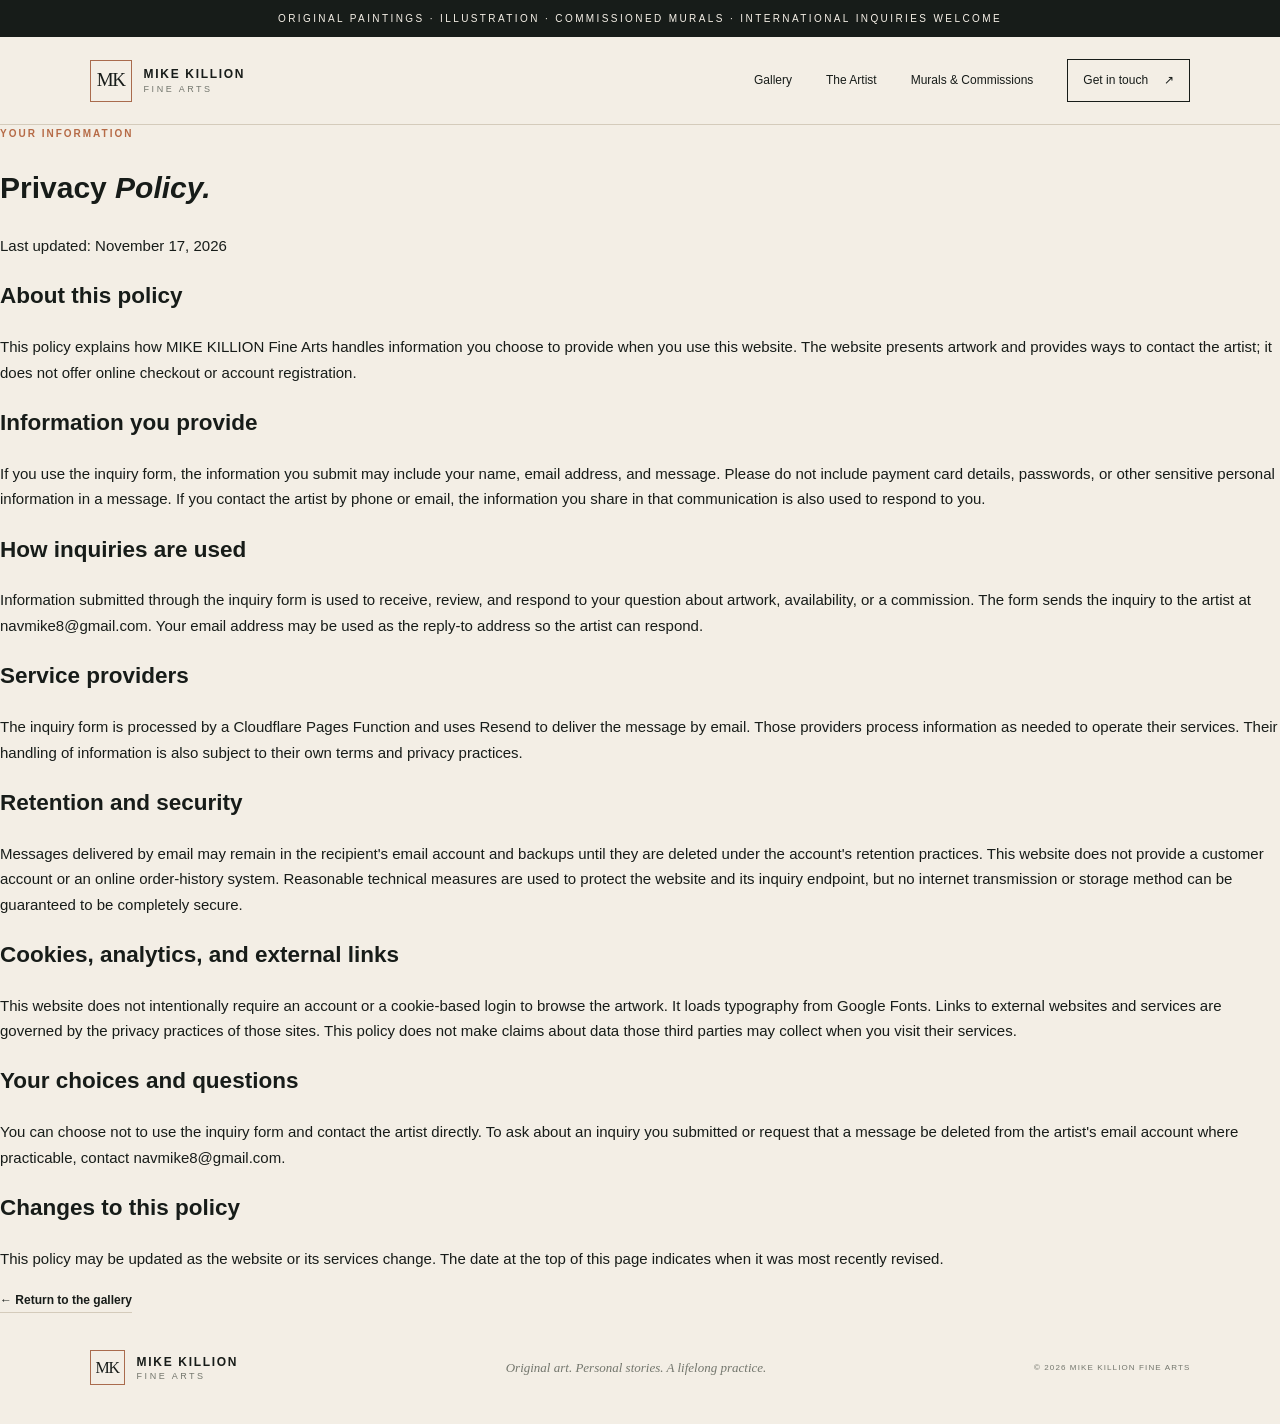
==== privacy.html @ 15f88c99 "Add visitor privacy policy" ====
<!doctype html>
<html lang="en">
<head>
<meta charset="utf-8"><meta name="viewport" content="width=device-width,initial-scale=1"><meta name="theme-color" content="#171c19"><meta name="robots" content="index,follow"><link rel="canonical" href="https://mikekillionfinearts.com/privacy.html"><meta name="description" content="Privacy information for visitors who contact MIKE KILLION Fine Arts."><link rel="icon" type="image/svg+xml" href="assets/favicon.svg"><link rel="stylesheet" href="styles.css"><title>Privacy Policy | MIKE KILLION Fine Arts</title>
</head>
<body>
<a class="skip-link" href="#main-content">Skip to content</a>
<div class="announcement">Original paintings · Illustration · Commissioned murals · International inquiries welcome</div>
<header class="site-header"><a class="brand" href="/" aria-label="Mike Killion Fine Arts home"><span class="brand-mark">MK</span><span><strong>MIKE KILLION</strong><small>FINE ARTS</small></span></a><nav class="nav" aria-label="Main navigation"><a href="/#gallery">Gallery</a><a href="/#artist">The Artist</a><a href="/#murals">Murals & Commissions</a><a href="/#contact" class="nav-cta">Get in touch <span>↗</span></a></nav></header>
<main id="main-content" class="policy-main">
<p class="eyebrow">YOUR INFORMATION</p><h1>Privacy <em>Policy.</em></h1><p class="policy-updated">Last updated: November 17, 2026</p>
<h2>About this policy</h2><p>This policy explains how MIKE KILLION Fine Arts handles information you choose to provide when you use this website. The website presents artwork and provides ways to contact the artist; it does not offer online checkout or account registration.</p>
<h2>Information you provide</h2><p>If you use the inquiry form, the information you submit may include your name, email address, and message. Please do not include payment card details, passwords, or other sensitive personal information in a message. If you contact the artist by phone or email, the information you share in that communication is also used to respond to you.</p>
<h2>How inquiries are used</h2><p>Information submitted through the inquiry form is used to receive, review, and respond to your question about artwork, availability, or a commission. The form sends the inquiry to the artist at navmike8@gmail.com. Your email address may be used as the reply-to address so the artist can respond.</p>
<h2>Service providers</h2><p>The inquiry form is processed by a Cloudflare Pages Function and uses Resend to deliver the message by email. Those providers process information as needed to operate their services. Their handling of information is also subject to their own terms and privacy practices.</p>
<h2>Retention and security</h2><p>Messages delivered by email may remain in the recipient's email account and backups until they are deleted under the account's retention practices. This website does not provide a customer account or an online order-history system. Reasonable technical measures are used to protect the website and its inquiry endpoint, but no internet transmission or storage method can be guaranteed to be completely secure.</p>
<h2>Cookies, analytics, and external links</h2><p>This website does not intentionally require an account or a cookie-based login to browse the artwork. It loads typography from Google Fonts. Links to external websites and services are governed by the privacy practices of those sites. This policy does not make claims about data those third parties may collect when you visit their services.</p>
<h2>Your choices and questions</h2><p>You can choose not to use the inquiry form and contact the artist directly. To ask about an inquiry you submitted or request that a message be deleted from the artist's email account where practicable, contact <a href="mailto:navmike8@gmail.com">navmike8@gmail.com</a>.</p>
<h2>Changes to this policy</h2><p>This policy may be updated as the website or its services change. The date at the top of this page indicates when it was most recently revised.</p>
<a class="text-link policy-back" href="/">← Return to the gallery</a>
</main>
<footer><a class="brand footer-brand" href="/"><span class="brand-mark">MK</span><span><strong>MIKE KILLION</strong><small>FINE ARTS</small></span></a><p>Original art. Personal stories. A lifelong practice.</p><span class="copyright">© 2026 MIKE KILLION FINE ARTS</span></footer>
</body></html>
---- styles.css ----
:root{--paper:#f4efe6;--paper2:#ebe3d6;--ink:#20241f;--muted:#77796f;--orange:#c8673e;--line:#d8d0c3;--serif:"Playfair Display",Georgia,serif;--sans:"DM Sans",Arial,sans-serif}*{box-sizing:border-box}html{scroll-behavior:smooth;scroll-padding-top:88px}body{margin:0;background:var(--paper);color:var(--ink);font-family:var(--sans);font-size:15px;line-height:1.7}a{color:inherit;text-decoration:none}button,input,textarea{font:inherit}.announcement{text-align:center;background:var(--ink);color:#f7f1e8;font-size:10px;letter-spacing:.19em;text-transform:uppercase;padding:8px 16px}.site-header{height:88px;padding:0 7vw;display:flex;justify-content:space-between;align-items:center;border-bottom:1px solid var(--line);background:var(--paper);position:sticky;top:0;z-index:10}.brand{display:flex;gap:12px;align-items:center}.brand-mark{width:42px;height:42px;border:1px solid var(--ink);display:grid;place-items:center;font-family:var(--serif);font-size:19px;letter-spacing:-.08em}.brand strong,.brand small{display:block;line-height:1.35}.brand strong{font-size:12px;letter-spacing:.14em}.brand small{font-size:9px;letter-spacing:.28em;color:var(--muted)}.nav{display:flex;align-items:center;gap:34px;font-size:12px}.nav>a:not(.nav-cta){transition:color .2s}.nav>a:hover,.text-link:hover{color:var(--orange)}.nav-cta{border:1px solid var(--ink);padding:10px 15px}.nav-cta span{margin-left:13px}.menu-toggle{display:none;background:none;border:0;font-size:24px}.hero{min-height:660px;padding:94px 10vw 80px;display:grid;grid-template-columns:1.03fr .97fr;align-items:center;gap:7vw;position:relative;overflow:hidden}.eyebrow{font-size:10px;letter-spacing:.2em;font-weight:700;color:var(--orange);margin:0 0 20px}.eyebrow span{display:inline-block;width:25px;height:1px;background:var(--orange);vertical-align:middle;margin-right:10px}.hero h1,.section h2,.artist-copy h2,.murals-section h2,.comments-section h2,.contact-section h2{font-family:var(--serif);font-size:clamp(48px,6vw,78px);font-weight:500;line-height:1.08;letter-spacing:-.045em;margin:0}.hero h1 em,.section h2 em,.artist-copy h2 em,.murals-section h2 em,.comments-section h2 em,.contact-section h2 em{font-weight:500;color:var(--orange)}.hero-lede{max-width:480px;color:#62655d;font-size:15px;margin:27px 0 30px}.hero-actions{display:flex;align-items:center;gap:26px}.button{display:inline-flex;align-items:center;gap:30px;padding:15px 19px;font-size:11px;font-weight:700;letter-spacing:.04em;border:1px solid transparent;cursor:pointer;transition:transform .2s,background .2s}.button:hover{transform:translateY(-2px)}.button-dark{background:var(--ink);color:#fff}.button-dark:hover{background:#3b4439}.button-light{background:var(--paper);color:var(--ink)}.text-link{font-size:12px;font-weight:700;border-bottom:1px solid var(--line);padding-bottom:5px}.text-link span{margin-left:13px}.hero-note{display:flex;align-items:center;gap:13px;margin-top:70px;color:#77796f;font-family:var(--serif);font-size:14px;font-style:italic}.note-line{width:37px;height:1px;background:var(--orange)}.hero-art{height:440px;position:relative;overflow:hidden;background:#d6a77b;background:linear-gradient(145deg,#d8b18a 0%,#b86f4f 49%,#41554d 100%);isolation:isolate}.hero-art:before{content:"";position:absolute;inset:0;background:repeating-linear-gradient(117deg,transparent 0 17px,rgba(255,255,255,.07) 18px,transparent 21px);mix-blend-mode:soft-light}.art-sun{position:absolute;width:190px;height:190px;border-radius:50%;background:#e5d1a4;top:61px;right:87px;box-shadow:0 0 80px #f3d8aa66}.art-horizon{position:absolute;bottom:-5%;left:-10%;width:130%;height:48%;background:#314c48;border-radius:50% 50% 0 0;transform:rotate(-8deg)}.art-shape{position:absolute;bottom:20%;width:36%;height:52%;background:#526456;clip-path:polygon(50% 0,100% 100%,0 100%)}.shape-one{left:2%;transform:scale(1.15);background:#344c45}.shape-two{left:35%;height:66%;bottom:17%;background:#76806a;transform:scale(.88)}.shape-three{right:-5%;height:57%;background:#263d3a}.art-orbit{position:absolute;border:1px solid #f3e6ca88;border-radius:50%;width:330px;height:115px;top:36%;left:17%;transform:rotate(-36deg)}.orbit-two{width:410px;height:180px;top:30%;left:10%;transform:rotate(46deg)}.hero-art-caption{position:absolute;bottom:20px;left:24px;right:24px;display:flex;justify-content:space-between;color:#fff;font-size:9px;letter-spacing:.16em}.hero-index{position:absolute;bottom:27px;left:10vw;font-size:9px;letter-spacing:.17em;color:var(--muted)}.intro-strip{background:var(--paper2);padding:26px 10vw;display:grid;grid-template-columns:repeat(3,1fr);gap:30px}.intro-strip>div{display:flex;align-items:center;gap:15px}.strip-number{font-size:10px;color:var(--orange);letter-spacing:.1em}.intro-strip p{font-family:var(--serif);font-size:17px;margin:0}.section{padding:115px 10vw}.section-heading{display:flex;justify-content:space-between;align-items:end;gap:40px;margin-bottom:48px}.section h2,.artist-copy h2,.comments-section h2{font-size:clamp(42px,5vw,62px)}.section-summary{max-width:390px;color:var(--muted);font-size:13px;margin:0}.gallery-tools{display:flex;justify-content:space-between;align-items:center;gap:20px;margin-bottom:25px}.filters{display:flex;gap:7px;flex-wrap:wrap}.filter{background:transparent;border:1px solid var(--line);padding:9px 13px;font-size:10px;color:#66685f;cursor:pointer}.filter.active,.filter:hover{background:var(--ink);border-color:var(--ink);color:#fff}.filter span{margin-left:8px;color:var(--orange)}.search-wrap{height:38px;display:flex;align-items:center;gap:8px;border-bottom:1px solid var(--line);color:var(--muted)}.search-wrap input{width:145px;border:0;background:transparent;outline:none;font-size:11px}.art-grid{display:grid;grid-template-columns:repeat(3,minmax(0,1fr));gap:34px 22px}.art-card{min-width:0}.artwork-image{aspect-ratio:1.18;background:var(--tone,#d9c8b2);position:relative;overflow:hidden;display:grid;place-items:center}.artwork-image img{position:absolute;inset:0;width:100%;height:100%;object-fit:contain;display:block}.artwork-image:before,.artwork-image:after{display:none}.artwork-image:before,.artwork-image:after{content:"";position:absolute;border:1px solid #ffffff70;border-radius:50%;width:76%;height:76%;transform:rotate(-24deg)}.artwork-image:after{width:55%;height:110%;transform:rotate(38deg)}.artwork-image .art-initial{font-family:var(--serif);font-size:clamp(40px,6vw,72px);color:#fff9;letter-spacing:-.08em;z-index:1}.artwork-image .art-index{position:absolute;top:14px;left:16px;color:#fff;font-size:9px;letter-spacing:.16em;z-index:2}.artwork-image .art-hint{position:absolute;bottom:12px;right:14px;font-size:8px;color:#fff;letter-spacing:.12em;z-index:2}.artwork-image:focus-visible{outline:3px solid var(--orange);outline-offset:3px}.art-meta{display:flex;justify-content:space-between;gap:10px;padding-top:14px}.art-meta h3{font-family:var(--serif);font-size:17px;font-weight:500;line-height:1.3;margin:0 0 5px}.art-meta p{margin:0;color:var(--muted);font-size:10px}.art-price{font-size:12px;font-weight:700;white-space:nowrap}.sold{color:var(--orange);font-size:9px;text-transform:uppercase;letter-spacing:.1em}.gallery-footnote{font-size:10px;color:var(--muted);margin-top:30px}.artist-section{background:#e9e0d3;display:grid;grid-template-columns:.82fr 1.18fr;gap:9vw;padding:110px 12vw;align-items:center}.artist-visual{height:510px;background:linear-gradient(155deg,#44584e,#263b37 55%,#b76f4c);position:relative;display:grid;place-items:center;overflow:hidden}.artist-visual:before,.artist-visual:after{content:"";position:absolute;border:1px solid #e8d4b477;width:82%;height:82%;border-radius:50%;transform:rotate(35deg)}.artist-visual:after{width:58%;height:120%;transform:rotate(-40deg)}.artist-monogram{font-family:var(--serif);color:#f1e5d2;font-size:clamp(90px,12vw,165px);letter-spacing:-.12em;z-index:1}.artist-monogram span{font-size:30px;color:#d68a5e;vertical-align:top;margin-left:12px}.artist-visual p{position:absolute;bottom:18px;color:#fff;font-size:9px;letter-spacing:.18em}.artist-copy .eyebrow{margin-bottom:17px}.artist-lead{font-family:var(--serif);font-size:20px;line-height:1.6;margin:27px 0 18px}.artist-copy>p:not(.eyebrow):not(.artist-lead){color:#6c6d63;font-size:13px}.credentials{border-top:1px solid #cfc5b8;border-bottom:1px solid #cfc5b8;margin:28px 0;padding:18px 0;display:grid;gap:13px}.credentials div{display:flex;flex-direction:column}.credentials strong{font-size:11px}.credentials span{font-size:10px;color:var(--muted)}.highlights{padding-top:105px;padding-bottom:115px}.timeline{display:grid;grid-template-columns:repeat(4,1fr);border-top:1px solid var(--line)}.timeline article{padding:22px 24px 0 0;position:relative}.timeline article:before{content:"";position:absolute;top:-5px;left:0;width:9px;height:9px;border-radius:50%;background:var(--orange)}.timeline-year{font-size:9px;letter-spacing:.15em;color:var(--orange)}.timeline h3{font-family:var(--serif);font-size:20px;font-weight:500;margin:14px 0 8px}.timeline p{font-size:11px;color:var(--muted);max-width:240px;margin:0}.murals-section{background:#273b35;color:#f4efe6;padding:95px 12vw;display:grid;grid-template-columns:1fr .75fr;gap:10vw;align-items:center}.murals-section .eyebrow{color:#d9936d}.murals-section h2{font-size:clamp(43px,5vw,63px)}.murals-section h2 em{color:#d9936d}.mural-copy>p:not(.eyebrow){max-width:470px;color:#c4c9bc;font-size:13px;margin:25px 0 28px}.mural-side{max-width:330px}.mural-graphic{aspect-ratio:1;background:#d9a275;display:grid;place-items:center;position:relative;overflow:hidden;color:#283d36}.mural-graphic:before,.mural-graphic:after{content:"";position:absolute;border:1px solid #283d3670;border-radius:50%;width:85%;height:65%;transform:rotate(44deg)}.mural-graphic:after{width:60%;height:95%;transform:rotate(-42deg)}.mural-graphic span{font-family:var(--serif);font-size:43px;line-height:.94;letter-spacing:-.05em;z-index:1;text-align:center}.mural-graphic i{position:absolute;top:18px;right:24px;font-size:31px;font-style:normal}.mural-side>p{font-family:var(--serif);font-style:italic;color:#d0d4ca;font-size:14px}.comments-section{display:grid;grid-template-columns:.9fr 1.1fr;gap:10vw;align-items:start}.comments-section .section-summary{margin-top:22px}.comment-form{display:grid;gap:16px}.comment-form label{display:grid;gap:6px;font-size:10px;letter-spacing:.08em;text-transform:uppercase;color:var(--muted)}.comment-form input,.comment-form textarea{width:100%;border:0;border-bottom:1px solid var(--line);padding:10px 0;background:transparent;outline:none;resize:vertical;color:var(--ink);font-size:13px;text-transform:none;letter-spacing:0}.comment-form input:focus,.comment-form textarea:focus{border-color:var(--orange)}.comment-form .button{justify-self:start;margin-top:6px}.form-note{margin:0;color:var(--muted);font-size:10px}.contact-section{background:#e8dfd1;padding:90px 12vw;display:grid;grid-template-columns:1fr .9fr;gap:10vw;align-items:center}.contact-section h2{font-size:clamp(45px,5.5vw,68px)}.contact-section>div:first-child>p:not(.eyebrow){max-width:410px;font-size:13px;color:var(--muted);margin-top:22px}.contact-details{border-top:1px solid #cbc1b3}.contact-details>a,.contact-location{display:grid;grid-template-columns:1fr auto;align-items:center;border-bottom:1px solid #cbc1b3;padding:19px 0}.contact-details span{grid-column:1/-1;color:var(--orange);font-size:9px;letter-spacing:.16em}.contact-details strong{font-family:var(--serif);font-weight:500;font-size:20px}.contact-details i{font-style:normal;font-size:17px}footer{padding:32px 7vw;display:flex;justify-content:space-between;align-items:center;gap:20px}footer p{font-family:var(--serif);font-style:italic;color:var(--muted);font-size:13px}footer .copyright{font-size:8px;letter-spacing:.14em;color:var(--muted)}.footer-brand .brand-mark{width:35px;height:35px;font-size:16px}.empty-state{grid-column:1/-1;text-align:center;padding:55px 15px;color:var(--muted);font-family:var(--serif);font-size:20px}
@media(max-width:900px){.site-header{padding:0 5vw}.nav{gap:18px}.hero{padding-left:7vw;padding-right:7vw;gap:4vw}.hero-art{height:380px}.section{padding:85px 7vw}.artist-section{padding:85px 8vw;gap:6vw}.murals-section,.contact-section{padding-left:8vw;padding-right:8vw;gap:6vw}.intro-strip{padding-left:7vw;padding-right:7vw}.hero-index{left:7vw}.art-grid{grid-template-columns:repeat(2,minmax(0,1fr))}}
@media(max-width:650px){.announcement{font-size:8px}.site-header{height:72px}.menu-toggle{display:block}.nav{display:none;position:absolute;top:71px;left:0;right:0;padding:20px 6vw 25px;background:var(--paper);border-bottom:1px solid var(--line);flex-direction:column;align-items:flex-start;gap:17px}.nav.open{display:flex}.hero{padding:70px 7vw 75px;grid-template-columns:1fr;gap:42px}.hero h1{font-size:56px}.hero-art{height:340px}.hero-note{margin-top:42px}.hero-index{bottom:20px;font-size:8px}.intro-strip{grid-template-columns:1fr;gap:14px;padding-top:23px;padding-bottom:23px}.intro-strip p{font-size:15px}.section{padding:75px 7vw}.section-heading{display:block;margin-bottom:35px}.section-summary{margin-top:18px}.gallery-tools{align-items:flex-start;flex-direction:column}.search-wrap{width:100%}.search-wrap input{width:100%}.filters{gap:6px}.filter{font-size:9px;padding:8px 10px}.art-grid{gap:25px 13px}.art-meta{display:block}.art-meta h3{font-size:15px}.art-price{display:block;margin-top:6px}.artist-section{grid-template-columns:1fr;padding:70px 7vw;gap:42px}.artist-visual{height:330px}.artist-copy h2{font-size:50px}.artist-lead{font-size:18px}.timeline{grid-template-columns:1fr 1fr;row-gap:30px}.timeline article{padding-right:15px}.murals-section{grid-template-columns:1fr;padding:75px 7vw;gap:35px}.mural-side{max-width:none}.mural-graphic{max-width:340px;margin:auto}.comments-section{grid-template-columns:1fr;gap:35px}.contact-section{grid-template-columns:1fr;padding:75px 7vw;gap:35px}.contact-details strong{font-size:17px}footer{padding:28px 7vw;flex-wrap:wrap}footer p{order:3;width:100%;margin:0}footer .copyright{font-size:7px}}
@media(prefers-reduced-motion:reduce){html{scroll-behavior:auto}*,*:before,*:after{transition:none!important;animation:none!important}}

/* Collector-focused art direction */
:root{--paper:#f3eee5;--paper2:#e8dfd2;--ink:#171c19;--muted:#73766d;--orange:#b66b47;--line:#d4cbbb}
.announcement{background:#171c19;letter-spacing:.24em;padding:10px 16px}
.site-header{background:rgba(243,238,229,.96);backdrop-filter:blur(14px);border-bottom-color:#d4cbbb}
.brand-mark{border-color:#a96b4d}
.hero{min-height:700px;padding-top:105px;padding-bottom:100px;gap:5vw}
.hero h1{font-size:clamp(54px,6.3vw,88px);letter-spacing:-.055em}
.hero-art{height:510px;background:#191d1a;overflow:visible;isolation:isolate}
.hero-art:before{content:"";position:absolute;inset:-18px 18px 18px -18px;border:1px solid #b66b4780;z-index:-1;background:none;mix-blend-mode:normal}
.hero-feature{position:absolute;display:block;overflow:hidden;background:#282c27;box-shadow:0 22px 55px #14181435}
.hero-feature img{display:block;width:100%;height:100%;object-fit:cover;transition:transform .8s cubic-bezier(.2,.7,.2,1);filter:saturate(.88)}
.hero-feature:hover img{transform:scale(1.045)}
.hero-feature-main{inset:0 22% 12% 0}
.hero-feature-secondary{width:40%;height:42%;right:0;bottom:4%;border:9px solid var(--paper);z-index:2}
.hero-feature-label{position:absolute;bottom:13px;left:14px;color:#fff;background:#171c19d9;padding:7px 10px;font-size:8px;letter-spacing:.17em}
.hero-art-caption{bottom:-38px;left:0;right:0;color:var(--muted);font-size:8px;letter-spacing:.16em}
.hero-art-caption b{font-weight:600}
.hero-index{letter-spacing:.22em}
.hero-note{font-size:16px}
.intro-strip{background:#e8dfd2;border-top:1px solid #d8cebf;border-bottom:1px solid #d8cebf}
.section-heading{margin-bottom:54px}
.gallery-section{padding-top:130px}
.artwork-image{background:#ded5c8;cursor:zoom-in}
.artwork-image img{transition:transform .6s cubic-bezier(.2,.7,.2,1)}
.art-card:hover .artwork-image img{transform:scale(1.035)}
.art-meta h3{letter-spacing:-.015em}
.filter{border-radius:0}
.filter.active{background:#273b35}
.artist-section{background:#e8dfd2}
.artist-visual{background:#202a24}
.artist-portrait-art{padding:0}
.artist-portrait-art img{width:100%;height:100%;object-fit:cover;display:block;filter:saturate(.85)}
.artist-portrait-art:before,.artist-portrait-art:after{display:none}
.artist-portrait-art p{z-index:1;background:#171c19d9;padding:8px 12px}
.murals-section{background:#1b2923}
.mural-graphic{background:#d7b78d}
.comments-section{background:#f3eee5}
.contact-section{background:#e8dfd2}
.button{border-radius:0}
.button-dark{background:#1b2923}
.button-dark:hover{background:#34483d}
.artwork-dialog{width:min(920px,calc(100% - 32px));max-width:none;max-height:min(90vh,900px);padding:0;border:0;background:#f3eee5;color:#171c19;box-shadow:0 30px 100px #0007;grid-template-columns:1.1fr .9fr;gap:0}
.artwork-dialog[open]{display:grid}
.artwork-dialog::backdrop{background:#111914d9;backdrop-filter:blur(5px)}
.dialog-image{width:100%;height:100%;max-height:80vh;object-fit:contain;background:#ded5c8}
.dialog-copy{padding:48px 36px;align-self:center}
.dialog-copy h2{font:500 clamp(28px,4vw,44px)/1.15 var(--serif);margin:0 0 14px}
.dialog-info{color:var(--muted);font-size:13px;margin:0 0 28px}
.dialog-close{position:absolute;right:12px;top:10px;width:38px;height:38px;border:0;background:#171c19;color:white;font-size:27px;cursor:pointer;z-index:2}
@media(max-width:760px){.hero{min-height:0;padding-top:70px;padding-bottom:90px}.hero-art{height:390px;margin:0 6px 18px}.hero-feature-main{inset:0 18% 12% 0}.hero-feature-secondary{width:42%;height:38%;border-width:6px}.gallery-section{padding-top:85px}.artwork-dialog[open]{display:flex;flex-direction:column;overflow:auto}.dialog-image{height:50vh;max-height:50vh}.dialog-copy{padding:25px 24px 30px}.dialog-copy h2{font-size:32px}.dialog-close{position:fixed;right:22px;top:22px}}
@media(max-width:420px){.hero-art{height:330px}.hero-art-caption{font-size:7px}.hero-art-caption b{display:none}}


/* Accessibility and interaction refinements */
.artwork-image{appearance:none;-webkit-appearance:none;border:0;padding:0;width:100%;color:inherit;text-align:left}
.artwork-image:focus-visible{outline:3px solid var(--orange);outline-offset:4px}
.filter:focus-visible,.menu-toggle:focus-visible,a:focus-visible,.button:focus-visible{outline:2px solid var(--orange);outline-offset:4px}
@media(hover:none){.art-card:hover .artwork-image img{transform:none}}

/* Contact form delivery and anti-spam field */
.form-trap{position:absolute!important;width:1px!important;height:1px!important;padding:0!important;margin:-1px!important;overflow:hidden!important;clip:rect(0,0,0,0)!important;white-space:nowrap!important;border:0!important}
.comment-form .button:disabled{opacity:.65;cursor:wait;transform:none}

/* Launch accessibility and polish */
.skip-link{position:absolute;left:16px;top:-60px;z-index:1000;background:#171c19;color:#fff;padding:10px 14px}
.skip-link:focus{top:12px}
.gallery-count{margin:-30px 0 18px;color:var(--muted);font-size:11px}
.artwork-image{cursor:zoom-in}
.artwork-image:focus-visible{outline:3px solid var(--orange);outline-offset:4px}
.artwork-image img{pointer-events:none}
button.artwork-image{display:block;background:#ded5c8;appearance:none;-webkit-appearance:none;border:0;padding:0;width:100%;color:inherit;text-align:left}
button.artwork-image:hover img{transform:scale(1.035)}
.menu-toggle{cursor:pointer}
@media(max-width:650px){.nav.open{box-shadow:0 18px 28px #171c1920}.nav a{padding:3px 0}}
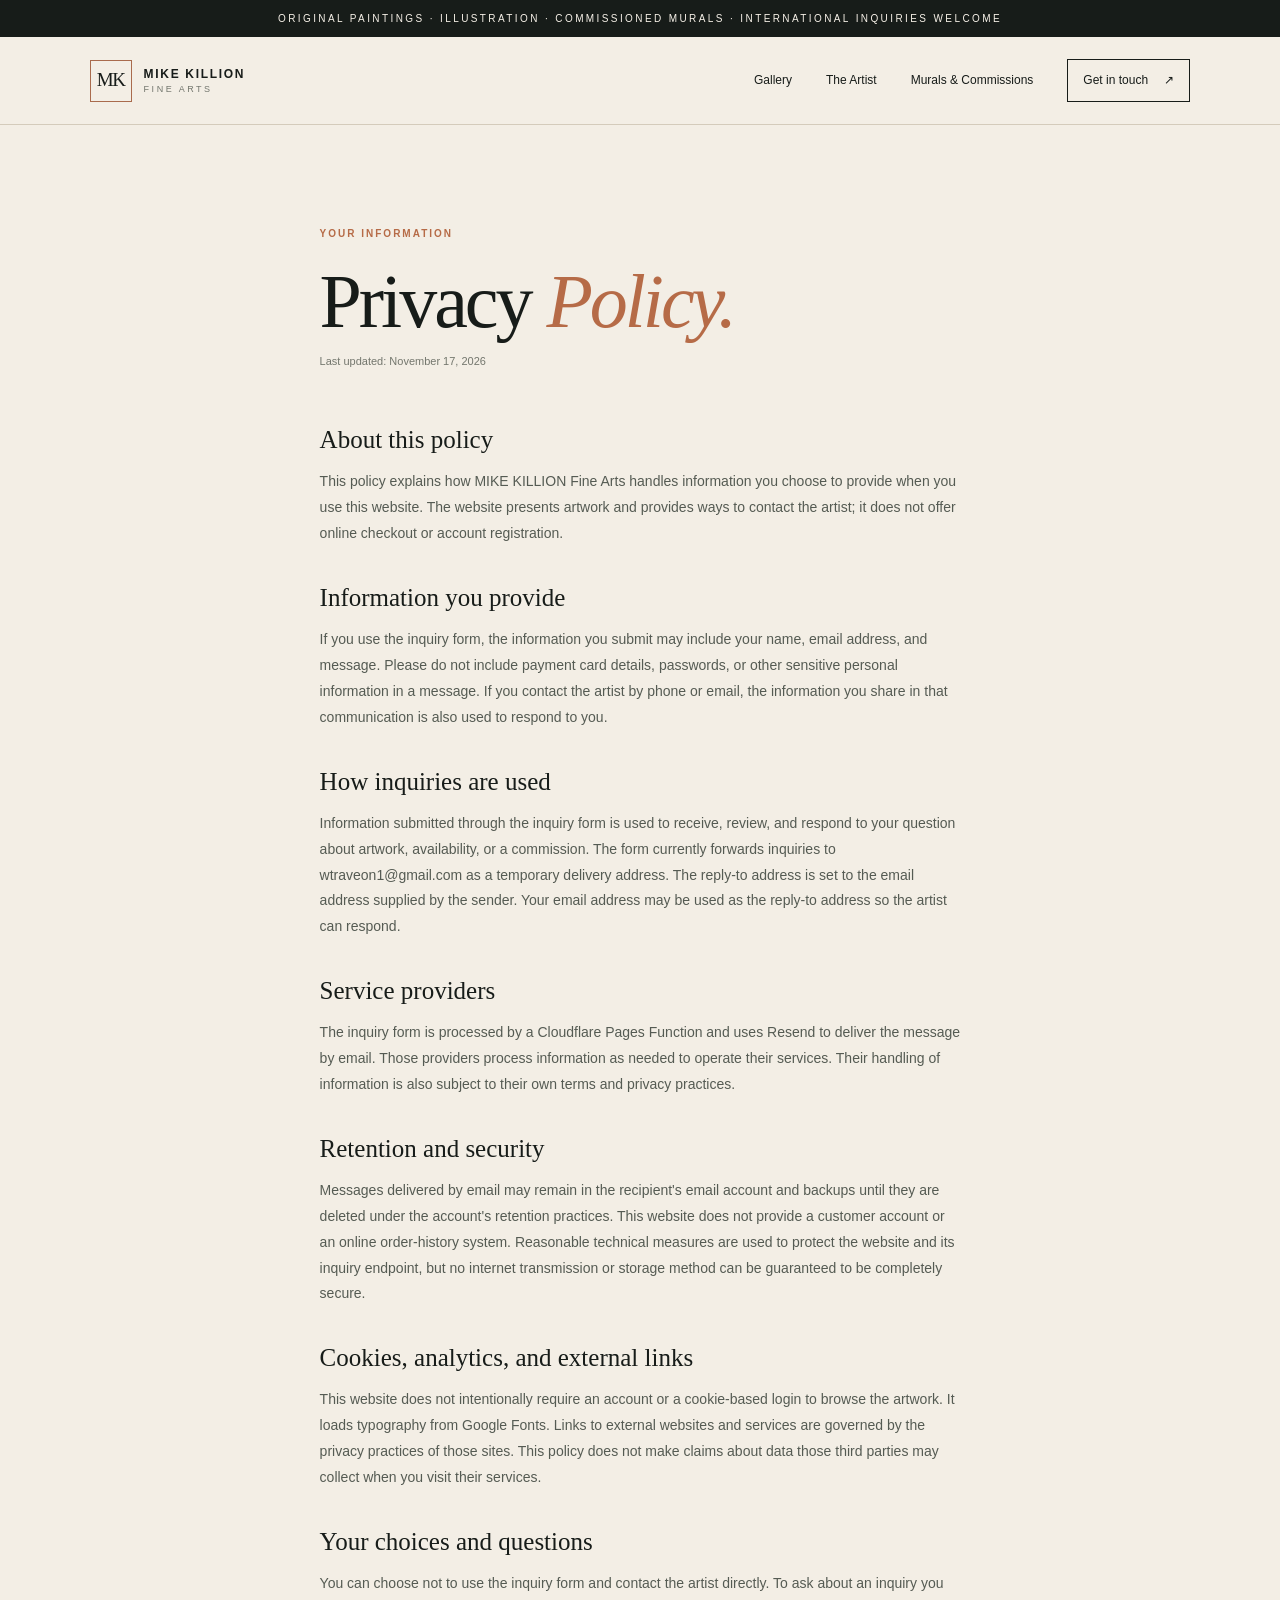
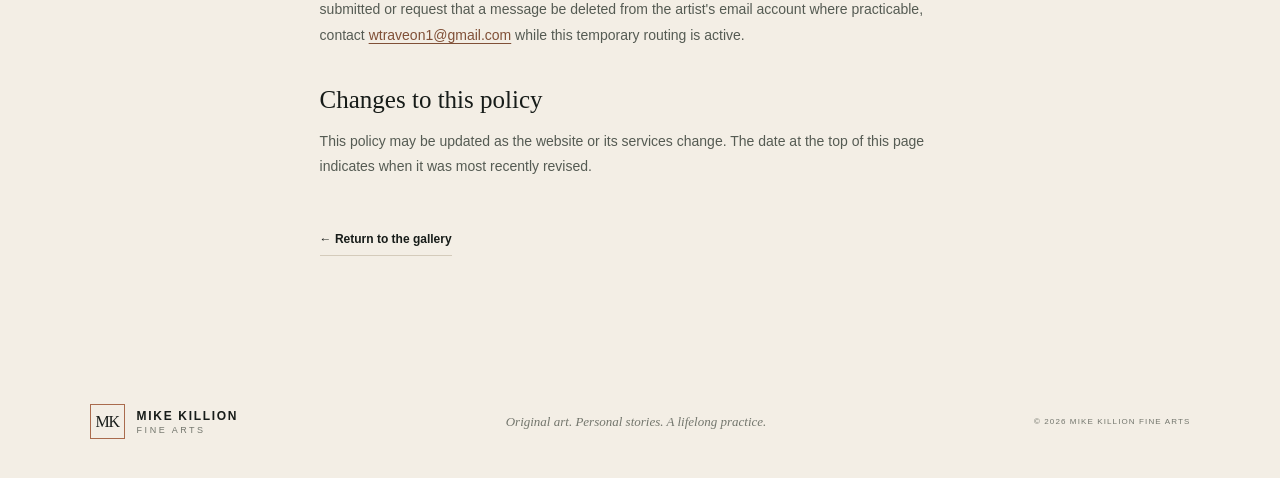
==== commit a2f67a89: "Update privacy notice for temporary inquiry routing" ====
--- a/privacy.html
+++ b/privacy.html
@@ -11,11 +11,11 @@
 <p class="eyebrow">YOUR INFORMATION</p><h1>Privacy <em>Policy.</em></h1><p class="policy-updated">Last updated: November 17, 2026</p>
 <h2>About this policy</h2><p>This policy explains how MIKE KILLION Fine Arts handles information you choose to provide when you use this website. The website presents artwork and provides ways to contact the artist; it does not offer online checkout or account registration.</p>
 <h2>Information you provide</h2><p>If you use the inquiry form, the information you submit may include your name, email address, and message. Please do not include payment card details, passwords, or other sensitive personal information in a message. If you contact the artist by phone or email, the information you share in that communication is also used to respond to you.</p>
-<h2>How inquiries are used</h2><p>Information submitted through the inquiry form is used to receive, review, and respond to your question about artwork, availability, or a commission. The form sends the inquiry to the artist at navmike8@gmail.com. Your email address may be used as the reply-to address so the artist can respond.</p>
+<h2>How inquiries are used</h2><p>Information submitted through the inquiry form is used to receive, review, and respond to your question about artwork, availability, or a commission. The form currently forwards inquiries to wtraveon1@gmail.com as a temporary delivery address. The reply-to address is set to the email address supplied by the sender. Your email address may be used as the reply-to address so the artist can respond.</p>
 <h2>Service providers</h2><p>The inquiry form is processed by a Cloudflare Pages Function and uses Resend to deliver the message by email. Those providers process information as needed to operate their services. Their handling of information is also subject to their own terms and privacy practices.</p>
 <h2>Retention and security</h2><p>Messages delivered by email may remain in the recipient's email account and backups until they are deleted under the account's retention practices. This website does not provide a customer account or an online order-history system. Reasonable technical measures are used to protect the website and its inquiry endpoint, but no internet transmission or storage method can be guaranteed to be completely secure.</p>
 <h2>Cookies, analytics, and external links</h2><p>This website does not intentionally require an account or a cookie-based login to browse the artwork. It loads typography from Google Fonts. Links to external websites and services are governed by the privacy practices of those sites. This policy does not make claims about data those third parties may collect when you visit their services.</p>
-<h2>Your choices and questions</h2><p>You can choose not to use the inquiry form and contact the artist directly. To ask about an inquiry you submitted or request that a message be deleted from the artist's email account where practicable, contact <a href="mailto:navmike8@gmail.com">navmike8@gmail.com</a>.</p>
+<h2>Your choices and questions</h2><p>You can choose not to use the inquiry form and contact the artist directly. To ask about an inquiry you submitted or request that a message be deleted from the artist's email account where practicable, contact <a href="mailto:wtraveon1@gmail.com">wtraveon1@gmail.com</a> while this temporary routing is active.</p>
 <h2>Changes to this policy</h2><p>This policy may be updated as the website or its services change. The date at the top of this page indicates when it was most recently revised.</p>
 <a class="text-link policy-back" href="/">← Return to the gallery</a>
 </main>
--- a/styles.css
+++ b/styles.css
@@ -77,3 +77,16 @@
 button.artwork-image:hover img{transform:scale(1.035)}
 .menu-toggle{cursor:pointer}
 @media(max-width:650px){.nav.open{box-shadow:0 18px 28px #171c1920}.nav a{padding:3px 0}}
+
+
+/* Privacy policy page */
+.policy-main{max-width:820px;margin:0 auto;padding:100px 7vw 110px;min-height:70vh}
+.policy-main h1{font:500 clamp(48px,6vw,76px)/1.05 var(--serif);letter-spacing:-.04em;margin:12px 0 10px}
+.policy-main h1 em{color:var(--orange);font-weight:400}
+.policy-updated{font-size:11px;color:var(--muted);margin:0 0 55px}
+.policy-main h2{font:500 25px/1.2 var(--serif);margin:36px 0 10px}
+.policy-main p:not(.eyebrow):not(.policy-updated){font-size:14px;line-height:1.85;color:#555b53}
+.policy-main a:not(.text-link){color:#805037;text-decoration:underline;text-underline-offset:3px}
+.policy-back{display:inline-block;margin-top:35px}
+
+footer .footer-privacy{font-size:10px;color:var(--muted);text-decoration:underline;text-underline-offset:3px}
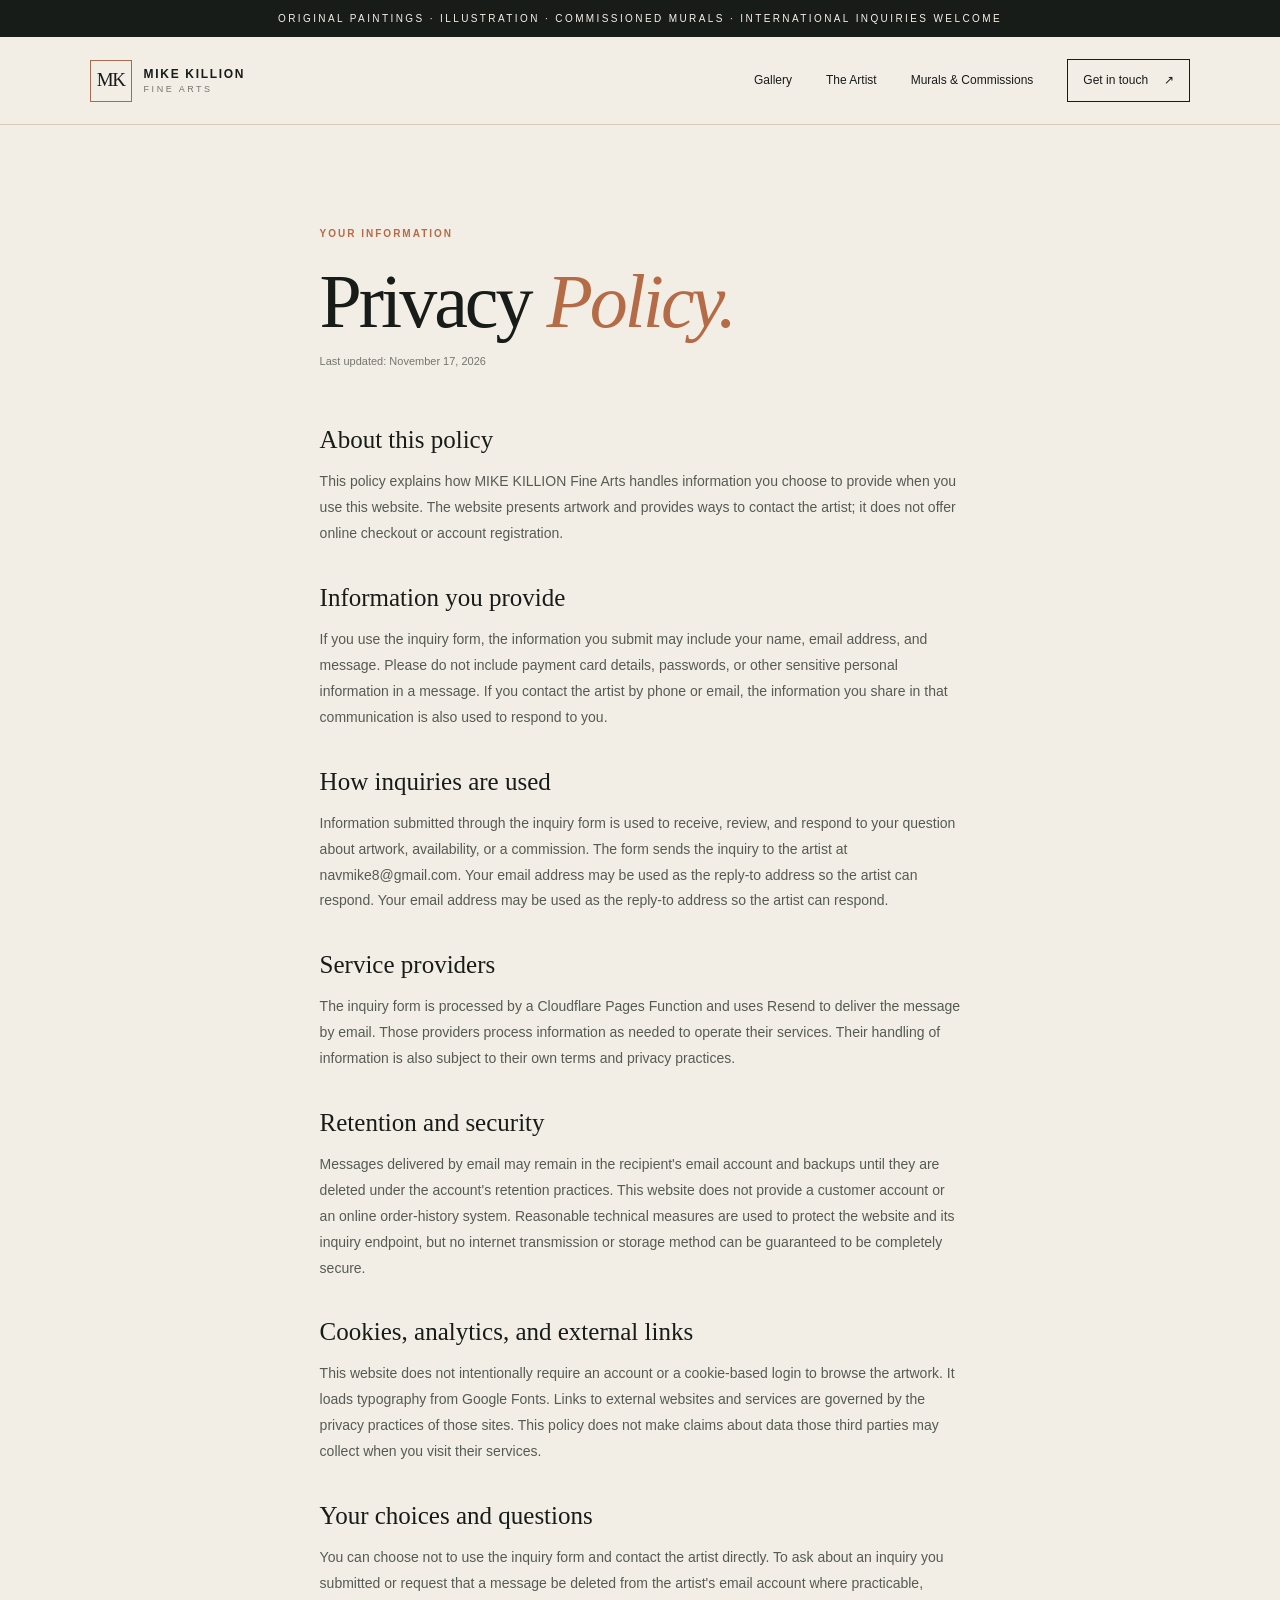
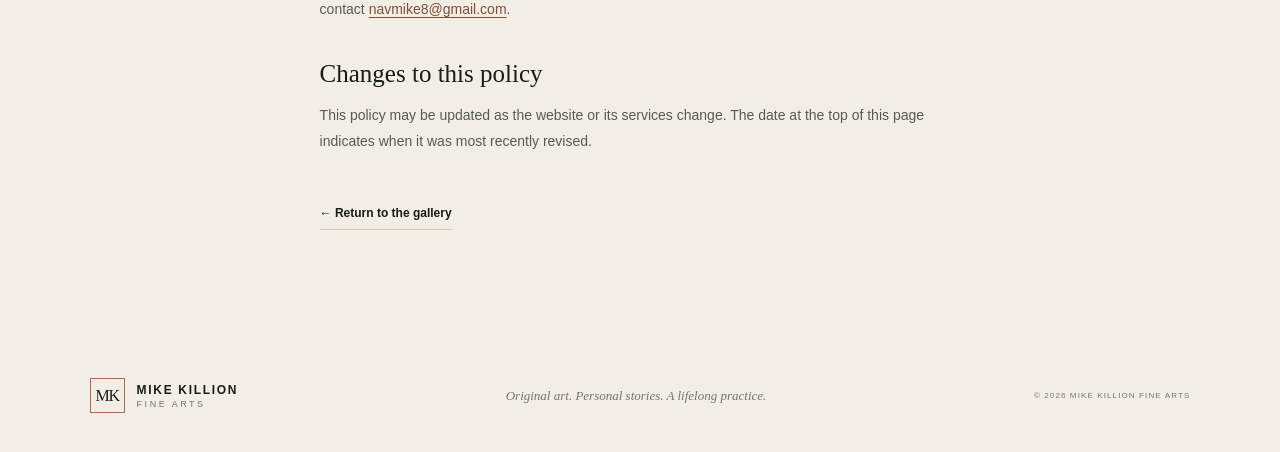
==== commit 98aaece7: "Restore original inquiry recipient in privacy notice" ====
--- a/privacy.html
+++ b/privacy.html
@@ -11,11 +11,11 @@
 <p class="eyebrow">YOUR INFORMATION</p><h1>Privacy <em>Policy.</em></h1><p class="policy-updated">Last updated: November 17, 2026</p>
 <h2>About this policy</h2><p>This policy explains how MIKE KILLION Fine Arts handles information you choose to provide when you use this website. The website presents artwork and provides ways to contact the artist; it does not offer online checkout or account registration.</p>
 <h2>Information you provide</h2><p>If you use the inquiry form, the information you submit may include your name, email address, and message. Please do not include payment card details, passwords, or other sensitive personal information in a message. If you contact the artist by phone or email, the information you share in that communication is also used to respond to you.</p>
-<h2>How inquiries are used</h2><p>Information submitted through the inquiry form is used to receive, review, and respond to your question about artwork, availability, or a commission. The form currently forwards inquiries to wtraveon1@gmail.com as a temporary delivery address. The reply-to address is set to the email address supplied by the sender. Your email address may be used as the reply-to address so the artist can respond.</p>
+<h2>How inquiries are used</h2><p>Information submitted through the inquiry form is used to receive, review, and respond to your question about artwork, availability, or a commission. The form sends the inquiry to the artist at navmike8@gmail.com. Your email address may be used as the reply-to address so the artist can respond. Your email address may be used as the reply-to address so the artist can respond.</p>
 <h2>Service providers</h2><p>The inquiry form is processed by a Cloudflare Pages Function and uses Resend to deliver the message by email. Those providers process information as needed to operate their services. Their handling of information is also subject to their own terms and privacy practices.</p>
 <h2>Retention and security</h2><p>Messages delivered by email may remain in the recipient's email account and backups until they are deleted under the account's retention practices. This website does not provide a customer account or an online order-history system. Reasonable technical measures are used to protect the website and its inquiry endpoint, but no internet transmission or storage method can be guaranteed to be completely secure.</p>
 <h2>Cookies, analytics, and external links</h2><p>This website does not intentionally require an account or a cookie-based login to browse the artwork. It loads typography from Google Fonts. Links to external websites and services are governed by the privacy practices of those sites. This policy does not make claims about data those third parties may collect when you visit their services.</p>
-<h2>Your choices and questions</h2><p>You can choose not to use the inquiry form and contact the artist directly. To ask about an inquiry you submitted or request that a message be deleted from the artist's email account where practicable, contact <a href="mailto:wtraveon1@gmail.com">wtraveon1@gmail.com</a> while this temporary routing is active.</p>
+<h2>Your choices and questions</h2><p>You can choose not to use the inquiry form and contact the artist directly. To ask about an inquiry you submitted or request that a message be deleted from the artist's email account where practicable, contact <a href="mailto:navmike8@gmail.com">navmike8@gmail.com</a>.</p>
 <h2>Changes to this policy</h2><p>This policy may be updated as the website or its services change. The date at the top of this page indicates when it was most recently revised.</p>
 <a class="text-link policy-back" href="/">← Return to the gallery</a>
 </main>
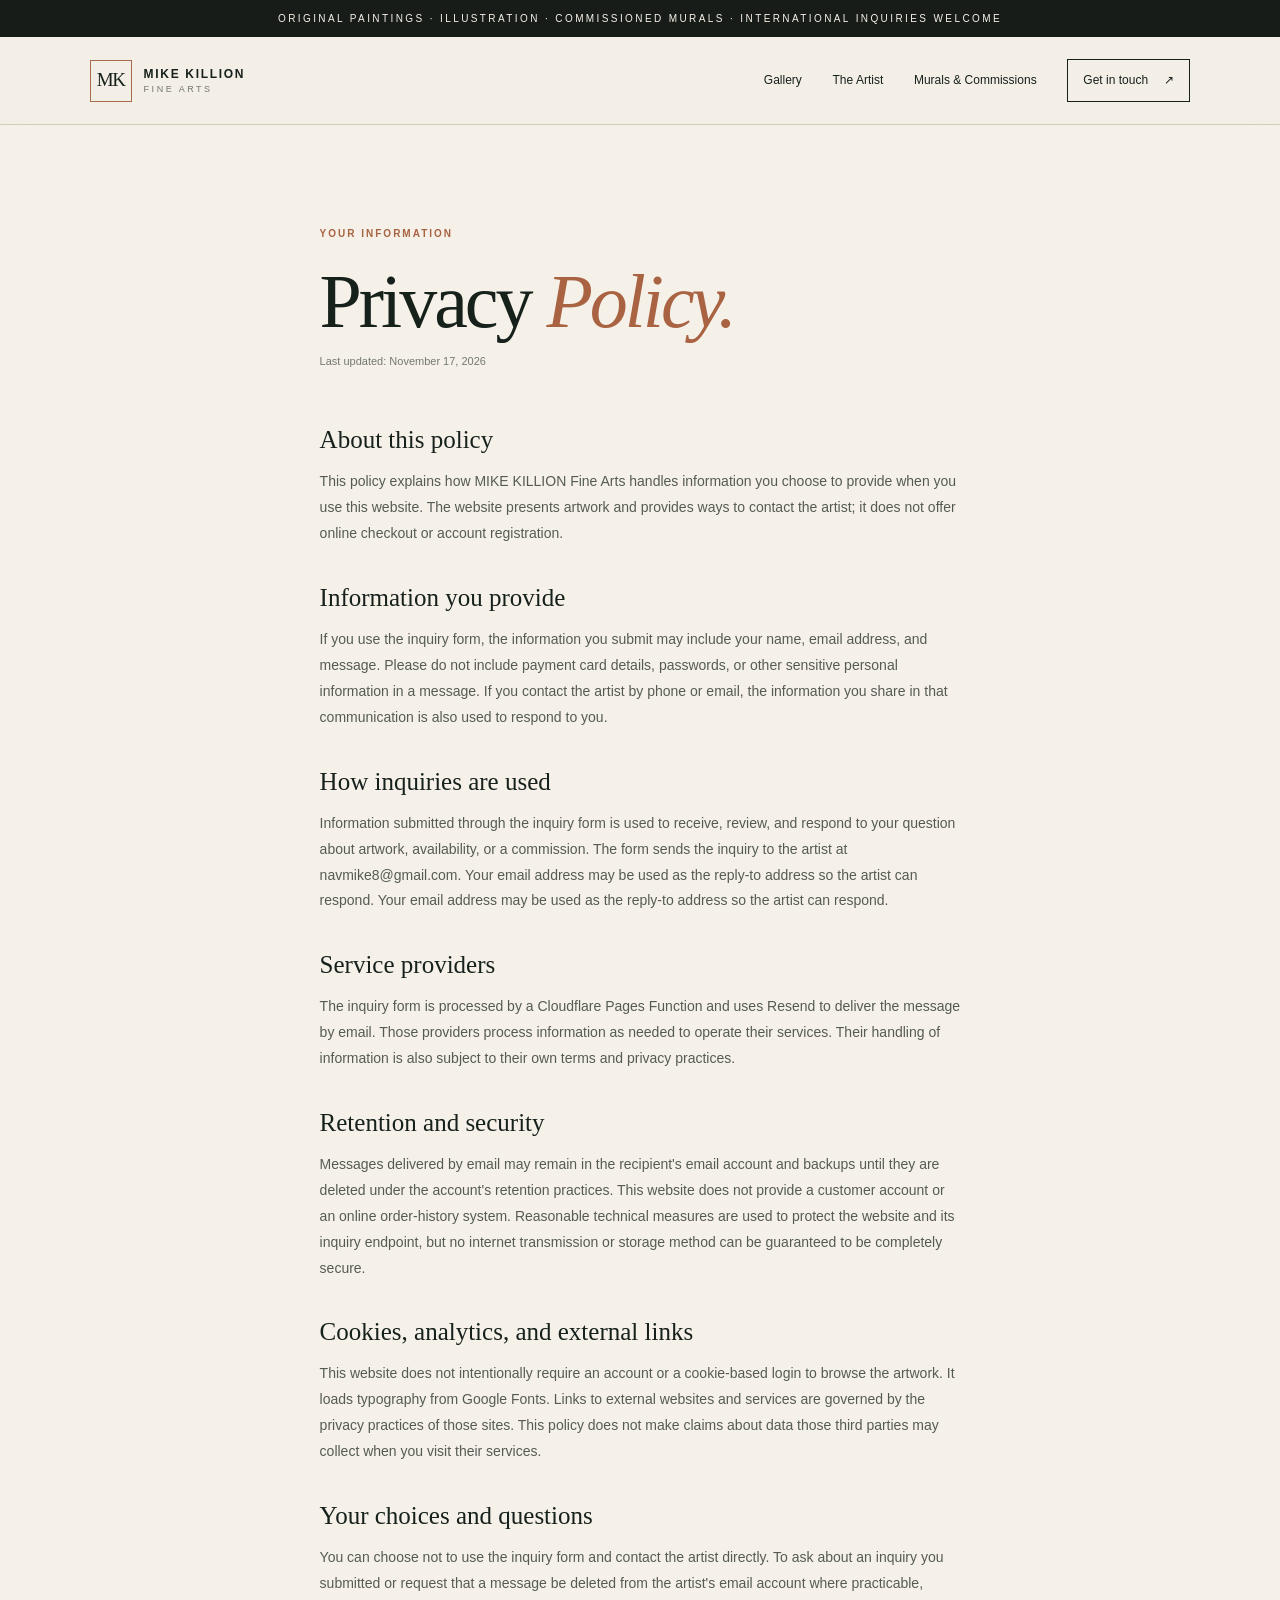
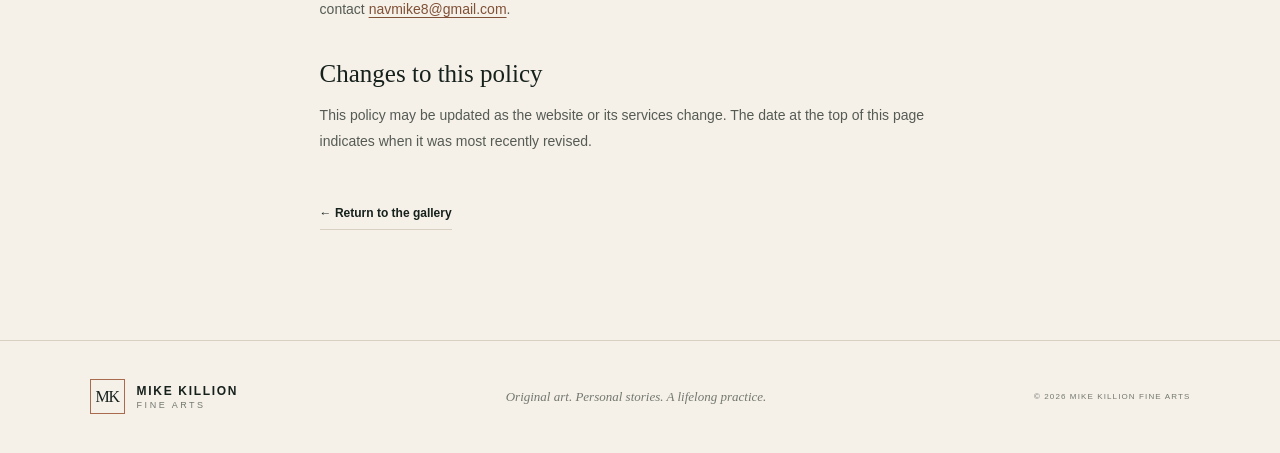
==== commit 82b4a4eb: "Use root branded favicon on privacy page" ====
--- a/privacy.html
+++ b/privacy.html
@@ -1,7 +1,8 @@
 <!doctype html>
 <html lang="en">
 <head>
-<meta charset="utf-8"><meta name="viewport" content="width=device-width,initial-scale=1"><meta name="theme-color" content="#171c19"><meta name="robots" content="index,follow"><link rel="canonical" href="https://mikekillionfinearts.com/privacy.html"><meta name="description" content="Privacy information for visitors who contact MIKE KILLION Fine Arts."><link rel="icon" type="image/svg+xml" href="assets/favicon.svg"><link rel="stylesheet" href="styles.css"><title>Privacy Policy | MIKE KILLION Fine Arts</title>
+<meta charset="utf-8"><meta name="viewport" content="width=device-width,initial-scale=1"><meta name="theme-color" content="#171c19"><meta name="robots" content="index,follow"><link rel="canonical" href="https://mikekillionfinearts.com/privacy.html"><meta name="description" content="Privacy information for visitors who contact MIKE KILLION Fine Arts."><link rel="icon" type="image/svg+xml" href="/favicon.svg" sizes="any">
+  <link rel="shortcut icon" href="/favicon.svg" type="image/svg+xml"><link rel="stylesheet" href="styles.css"><title>Privacy Policy | MIKE KILLION Fine Arts</title>
 </head>
 <body>
 <a class="skip-link" href="#main-content">Skip to content</a>
--- a/styles.css
+++ b/styles.css
@@ -90,3 +90,147 @@
 .policy-back{display:inline-block;margin-top:35px}
 
 footer .footer-privacy{font-size:10px;color:var(--muted);text-decoration:underline;text-underline-offset:3px}
+
+
+/* Collector information and international inquiry section */
+.purchase-section{background:#e9e0d3;display:grid;grid-template-columns:.95fr 1.05fr;gap:9vw;align-items:center}
+.purchase-heading h2{font:500 clamp(42px,5vw,62px)/1.08 var(--serif);letter-spacing:-.045em;margin:0}
+.purchase-heading h2 em{color:var(--orange);font-weight:500}.purchase-intro{max-width:480px;color:#6c6d63;font-size:13px;margin:24px 0}
+.purchase-details{display:grid;grid-template-columns:repeat(3,1fr);gap:20px}.purchase-details article{border-top:1px solid #cfc5b8;padding-top:15px}
+.purchase-details article>span{font-size:10px;letter-spacing:.15em;color:var(--orange)}.purchase-details h3{font:500 19px/1.25 var(--serif);margin:12px 0 8px}
+.purchase-details article p{font-size:11px;color:#6c6d63;margin:0}.purchase-note{grid-column:1/-1;border-top:1px solid #cfc5b8;padding-top:15px;color:#77796f;font-size:10px;margin:4px 0 0}
+@media(max-width:760px){.purchase-section{grid-template-columns:1fr;gap:38px}.purchase-details{gap:14px}}
+@media(max-width:520px){.purchase-details{grid-template-columns:1fr;gap:18px}.purchase-details article{display:grid;grid-template-columns:30px 1fr;column-gap:12px}.purchase-details article>span{grid-row:span 2}.purchase-details h3{margin:0 0 5px}.purchase-details article p{grid-column:2}}
+
+
+/* 2026 premium gallery refinement */
+:root{
+  --paper:#f5f1e9;
+  --paper2:#eae2d6;
+  --ink:#17211c;
+  --muted:#73786f;
+  --orange:#a96342;
+  --line:#d8d0c3;
+  --forest:#20372e;
+  --gold:#b99562;
+}
+body{background:var(--paper);-webkit-font-smoothing:antialiased}
+::selection{background:#b99562;color:#17211c}
+.site-header{padding-inline:clamp(22px,7vw,112px)}
+.nav{gap:clamp(15px,2.4vw,36px)}
+.nav a{position:relative}
+.nav>a:not(.nav-cta):after{content:"";position:absolute;left:0;right:100%;bottom:-7px;height:1px;background:var(--orange);transition:right .25s ease}
+.nav>a:not(.nav-cta):hover:after{right:0}
+.nav-cta{transition:background .25s,color .25s,border-color .25s}
+.nav-cta:hover{background:var(--ink);color:var(--paper);border-color:var(--ink)}
+.hero{min-height:clamp(640px,55vw,790px);padding-inline:clamp(28px,10vw,160px)}
+.hero-copy{position:relative;z-index:1}
+.hero h1{max-width:680px}
+.hero-lede{font-size:clamp(14px,1.15vw,16px);line-height:1.9}
+.hero-art{box-shadow:0 30px 80px #1b241d1c}
+.hero-feature-main img{object-position:center}
+.hero-feature-secondary img{object-position:center}
+.hero-feature-label{backdrop-filter:blur(8px)}
+.button{min-height:48px;justify-content:space-between}
+.button span{transition:transform .25s ease}
+.button:hover span{transform:translate(3px,-2px)}
+.intro-strip{padding-block:30px}
+.intro-strip>div{position:relative}
+.strip-number{font-variant-numeric:tabular-nums}
+.gallery-section{max-width:1720px;margin-inline:auto}
+.section-heading{align-items:end}
+.section-summary{line-height:1.9}
+.gallery-tools{padding-bottom:14px;border-bottom:1px solid var(--line)}
+.filters{gap:9px}
+.filter{transition:background .2s,border-color .2s,color .2s}
+.filter span{font-variant-numeric:tabular-nums}
+.search-wrap{min-width:190px}
+.search-wrap:focus-within{border-color:var(--orange)}
+.search-wrap input{min-width:0}
+.gallery-count{margin-top:-13px;margin-bottom:25px;font-variant-numeric:tabular-nums}
+.art-grid{column-gap:clamp(16px,2vw,30px);row-gap:42px}
+.artwork-image{background:#e4dbce}
+.artwork-image img{transition:transform .8s cubic-bezier(.2,.7,.2,1),filter .5s ease}
+.art-card:hover .artwork-image img{filter:saturate(1.04) contrast(1.02)}
+.art-meta{padding-top:16px}
+.art-meta h3{font-size:clamp(15px,1.3vw,19px)}
+.art-meta p{line-height:1.7}
+.art-price{color:#344b3e;font-variant-numeric:tabular-nums}
+.artist-section{position:relative;overflow:hidden}
+.artist-section:before{content:"";position:absolute;inset:0 auto 0 0;width:4px;background:var(--gold)}
+.artist-visual{box-shadow:18px 18px 0 #d1c4b2}
+.artist-copy{max-width:650px}
+.credentials strong{letter-spacing:.02em}
+.timeline article{padding-right:clamp(12px,2vw,30px)}
+.timeline article:before{box-shadow:0 0 0 5px var(--paper)}
+.murals-section{position:relative;overflow:hidden}
+.murals-section:before{content:"";position:absolute;width:500px;height:500px;border:1px solid #ffffff14;border-radius:50%;right:-210px;top:-230px;pointer-events:none}
+.mural-graphic{box-shadow:15px 15px 0 #ffffff12}
+.purchase-section{border-block:1px solid #d7cbbb}
+.purchase-heading{max-width:560px}
+.purchase-details article{transition:transform .25s ease}
+.purchase-details article:hover{transform:translateY(-4px)}
+.comments-section{gap:clamp(40px,10vw,150px)}
+.comment-form{background:#eee7dc;padding:clamp(22px,3vw,38px)}
+.comment-form input,.comment-form textarea{border-radius:0}
+.comment-form .button{min-width:180px}
+.form-note{line-height:1.7}
+.contact-section{position:relative}
+.contact-details>a{transition:padding .25s ease,color .25s ease}
+.contact-details>a:hover{padding-left:9px;color:var(--orange)}
+footer{border-top:1px solid var(--line)}
+.footer-privacy:hover{color:var(--orange)}
+.artwork-dialog{border-radius:2px}
+.dialog-image{min-height:360px}
+.dialog-inquire{width:100%}
+:focus-visible{scroll-margin-top:110px}
+@media(min-width:1500px){
+  .hero,.section,.artist-section,.murals-section,.contact-section{padding-left:max(10vw,calc((100vw - 1380px)/2));padding-right:max(10vw,calc((100vw - 1380px)/2))}
+  .art-grid{grid-template-columns:repeat(4,minmax(0,1fr))}
+}
+@media(max-width:900px){
+  .hero{min-height:0;padding-top:85px;padding-bottom:100px}
+  .hero-art{height:430px}
+  .section-heading{gap:28px}
+}
+@media(max-width:650px){
+  .site-header{padding-inline:6vw}
+  .hero{padding-top:60px;padding-bottom:78px}
+  .hero-art{box-shadow:0 18px 40px #1b241d18}
+  .gallery-tools{border-bottom:0;padding-bottom:0}
+  .gallery-count{margin-top:0}
+  .art-grid{row-gap:30px}
+  .artist-visual{box-shadow:10px 10px 0 #d1c4b2}
+  .comment-form{padding:22px 18px}
+  .contact-details>a,.contact-location{padding-block:16px}
+  footer{row-gap:12px}
+}
+@media(prefers-reduced-motion:no-preference){
+  html{scroll-behavior:smooth}
+  .hero-copy{animation:gallery-rise .8s both}
+  .hero-art{animation:gallery-rise .95s .12s both}
+  .announcement{animation:gallery-fade .6s both}
+  @keyframes gallery-rise{from{opacity:0;transform:translateY(18px)}to{opacity:1;transform:translateY(0)}}
+  @keyframes gallery-fade{from{opacity:0}to{opacity:1}}
+}
+
+@media(prefers-reduced-motion:no-preference){
+  .motion-pending{opacity:0;transform:translateY(22px);transition:opacity .7s ease,transform .7s cubic-bezier(.2,.7,.2,1);transition-delay:var(--motion-delay,0ms)}
+  .motion-pending.motion-visible{opacity:1;transform:translateY(0)}
+}
+
+/* View-only archive gallery */
+.added-gallery-section{background:#e9e0d3;border-top:1px solid var(--line)}
+.added-gallery-section .section-heading{margin-bottom:34px}
+.added-art-grid{display:grid;grid-template-columns:repeat(4,minmax(0,1fr));gap:26px 20px}
+.added-art-card{min-width:0;margin:0}
+.added-art-image{display:block;width:100%;aspect-ratio:4/3;padding:0;border:0;background:#ded5c8;overflow:hidden;cursor:zoom-in}
+.added-art-image img{display:block;width:100%;height:100%;object-fit:contain;transition:transform .6s cubic-bezier(.2,.7,.2,1)}
+.added-art-image:hover img{transform:scale(1.025)}
+.added-art-image:focus-visible{outline:3px solid var(--orange);outline-offset:4px}
+.added-art-card figcaption{display:flex;justify-content:space-between;padding-top:12px;color:var(--muted);font-size:9px;letter-spacing:.16em}
+.added-gallery-note,.gallery-footnote{max-width:850px;margin:30px 0 0;padding-top:16px;border-top:1px solid var(--line);color:var(--muted);font-size:11px;line-height:1.8}
+.dialog-view-only{display:inline-block;padding:12px 16px;border:1px solid var(--line);color:var(--muted);font-size:10px;letter-spacing:.08em}
+.art-meta{justify-content:flex-start}
+@media(max-width:900px){.added-art-grid{grid-template-columns:repeat(3,minmax(0,1fr))}}
+@media(max-width:650px){.added-art-grid{grid-template-columns:repeat(2,minmax(0,1fr));gap:20px 13px}.added-art-card figcaption{font-size:8px}}
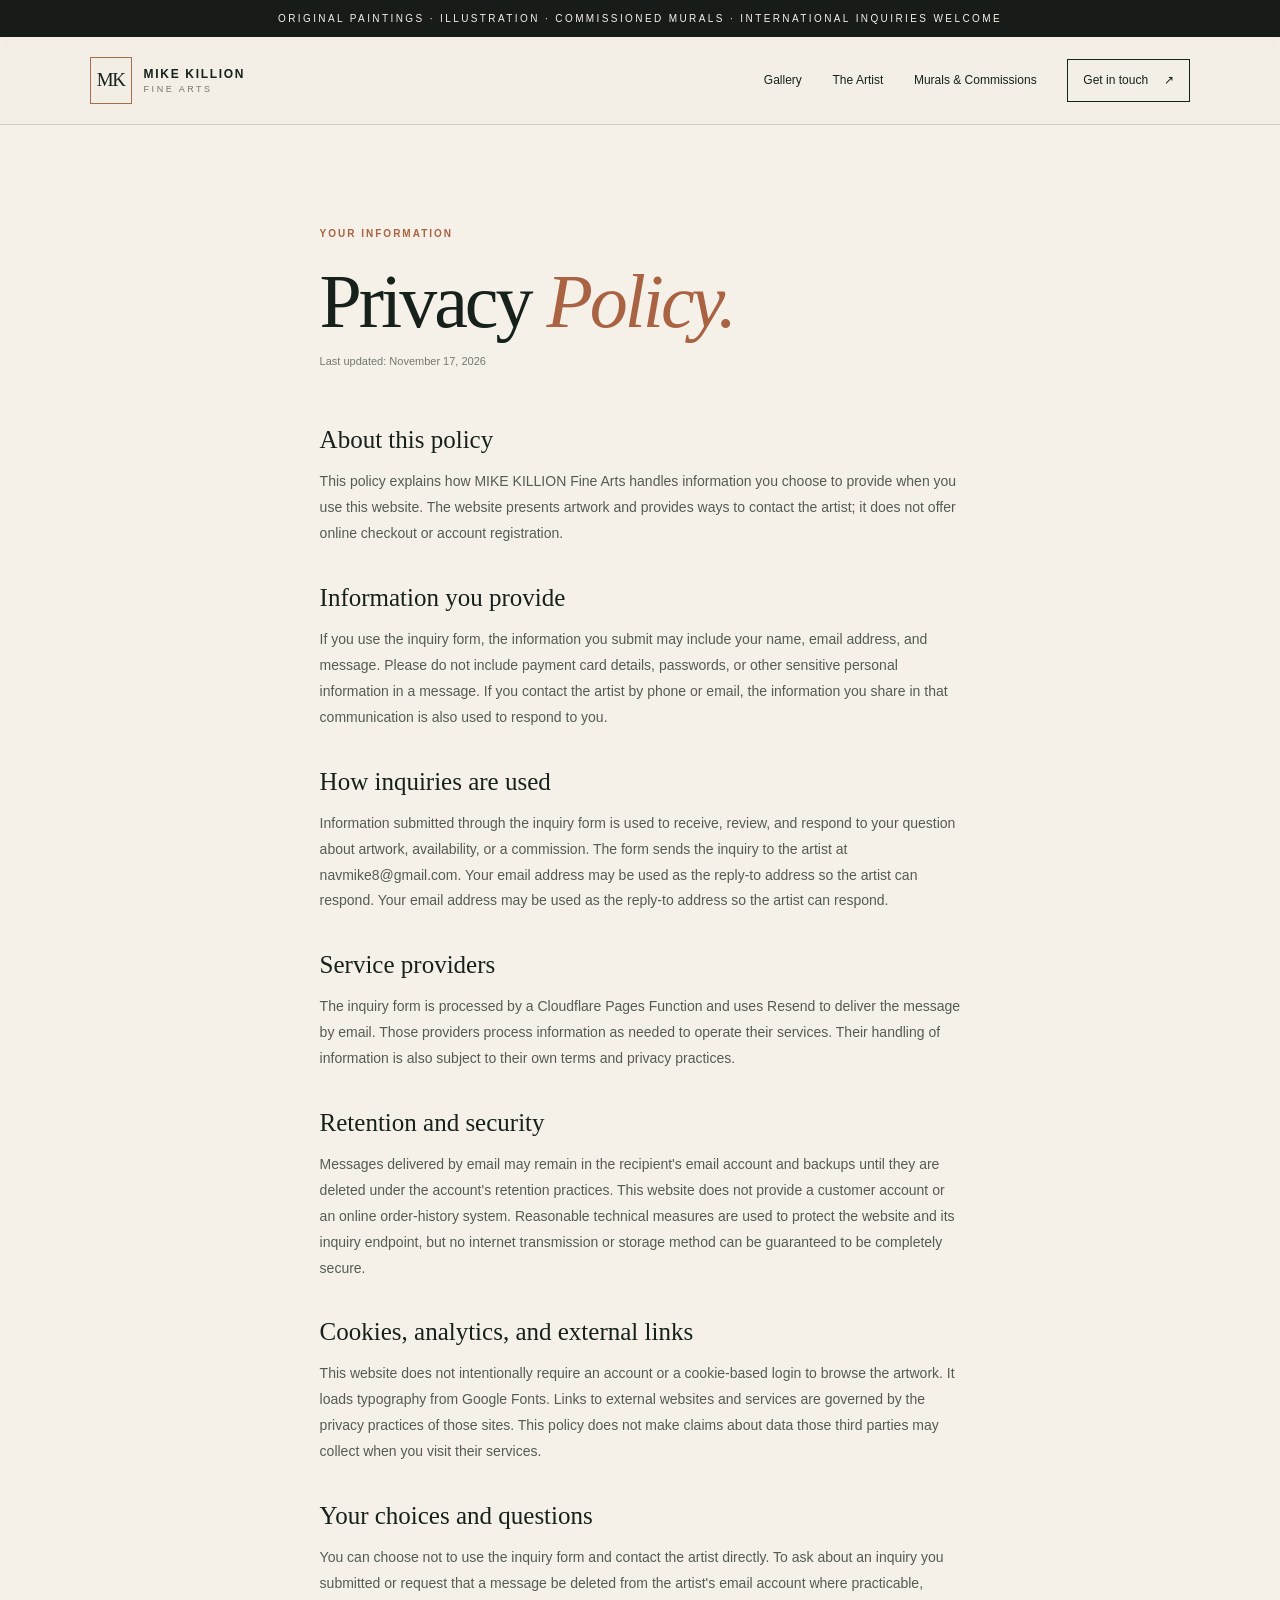
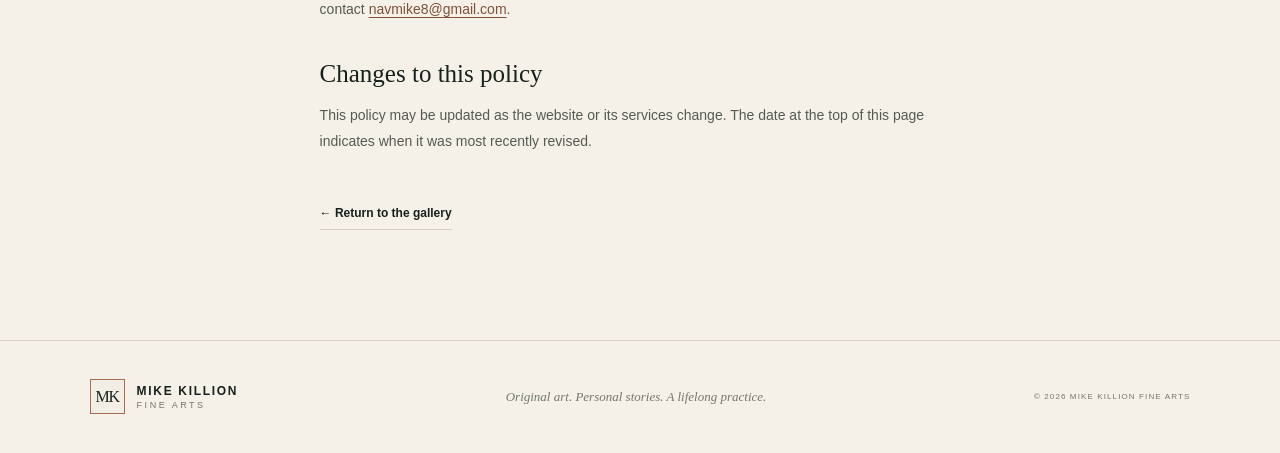
==== commit 10d6eb68: "Refresh privacy page favicon to supplied MK logo" ====
--- a/privacy.html
+++ b/privacy.html
@@ -1,8 +1,9 @@
 <!doctype html>
 <html lang="en">
 <head>
-<meta charset="utf-8"><meta name="viewport" content="width=device-width,initial-scale=1"><meta name="theme-color" content="#171c19"><meta name="robots" content="index,follow"><link rel="canonical" href="https://mikekillionfinearts.com/privacy.html"><meta name="description" content="Privacy information for visitors who contact MIKE KILLION Fine Arts."><link rel="icon" type="image/svg+xml" href="/favicon.svg" sizes="any">
-  <link rel="shortcut icon" href="/favicon.svg" type="image/svg+xml"><link rel="stylesheet" href="styles.css"><title>Privacy Policy | MIKE KILLION Fine Arts</title>
+<meta charset="utf-8"><meta name="viewport" content="width=device-width,initial-scale=1"><meta name="theme-color" content="#171c19"><meta name="robots" content="index,follow"><link rel="canonical" href="https://mikekillionfinearts.com/privacy.html"><meta name="description" content="Privacy information for visitors who contact MIKE KILLION Fine Arts."><link rel="icon" type="image/svg+xml" href="/favicon.svg?v=6" sizes="any">
+  <link rel="shortcut icon" href="/favicon.svg?v=6" type="image/svg+xml">
+  <link rel="shortcut icon" href="/favicon.svg?v=6" type="image/svg+xml"><link rel="stylesheet" href="styles.css"><title>Privacy Policy | MIKE KILLION Fine Arts</title>
 </head>
 <body>
 <a class="skip-link" href="#main-content">Skip to content</a>
--- a/styles.css
+++ b/styles.css
@@ -1,4 +1,4 @@
-:root{--paper:#f4efe6;--paper2:#ebe3d6;--ink:#20241f;--muted:#77796f;--orange:#c8673e;--line:#d8d0c3;--serif:"Playfair Display",Georgia,serif;--sans:"DM Sans",Arial,sans-serif}*{box-sizing:border-box}html{scroll-behavior:smooth;scroll-padding-top:88px}body{margin:0;background:var(--paper);color:var(--ink);font-family:var(--sans);font-size:15px;line-height:1.7}a{color:inherit;text-decoration:none}button,input,textarea{font:inherit}.announcement{text-align:center;background:var(--ink);color:#f7f1e8;font-size:10px;letter-spacing:.19em;text-transform:uppercase;padding:8px 16px}.site-header{height:88px;padding:0 7vw;display:flex;justify-content:space-between;align-items:center;border-bottom:1px solid var(--line);background:var(--paper);position:sticky;top:0;z-index:10}.brand{display:flex;gap:12px;align-items:center}.brand-mark{width:42px;height:42px;border:1px solid var(--ink);display:grid;place-items:center;font-family:var(--serif);font-size:19px;letter-spacing:-.08em}.brand strong,.brand small{display:block;line-height:1.35}.brand strong{font-size:12px;letter-spacing:.14em}.brand small{font-size:9px;letter-spacing:.28em;color:var(--muted)}.nav{display:flex;align-items:center;gap:34px;font-size:12px}.nav>a:not(.nav-cta){transition:color .2s}.nav>a:hover,.text-link:hover{color:var(--orange)}.nav-cta{border:1px solid var(--ink);padding:10px 15px}.nav-cta span{margin-left:13px}.menu-toggle{display:none;background:none;border:0;font-size:24px}.hero{min-height:660px;padding:94px 10vw 80px;display:grid;grid-template-columns:1.03fr .97fr;align-items:center;gap:7vw;position:relative;overflow:hidden}.eyebrow{font-size:10px;letter-spacing:.2em;font-weight:700;color:var(--orange);margin:0 0 20px}.eyebrow span{display:inline-block;width:25px;height:1px;background:var(--orange);vertical-align:middle;margin-right:10px}.hero h1,.section h2,.artist-copy h2,.murals-section h2,.comments-section h2,.contact-section h2{font-family:var(--serif);font-size:clamp(48px,6vw,78px);font-weight:500;line-height:1.08;letter-spacing:-.045em;margin:0}.hero h1 em,.section h2 em,.artist-copy h2 em,.murals-section h2 em,.comments-section h2 em,.contact-section h2 em{font-weight:500;color:var(--orange)}.hero-lede{max-width:480px;color:#62655d;font-size:15px;margin:27px 0 30px}.hero-actions{display:flex;align-items:center;gap:26px}.button{display:inline-flex;align-items:center;gap:30px;padding:15px 19px;font-size:11px;font-weight:700;letter-spacing:.04em;border:1px solid transparent;cursor:pointer;transition:transform .2s,background .2s}.button:hover{transform:translateY(-2px)}.button-dark{background:var(--ink);color:#fff}.button-dark:hover{background:#3b4439}.button-light{background:var(--paper);color:var(--ink)}.text-link{font-size:12px;font-weight:700;border-bottom:1px solid var(--line);padding-bottom:5px}.text-link span{margin-left:13px}.hero-note{display:flex;align-items:center;gap:13px;margin-top:70px;color:#77796f;font-family:var(--serif);font-size:14px;font-style:italic}.note-line{width:37px;height:1px;background:var(--orange)}.hero-art{height:440px;position:relative;overflow:hidden;background:#d6a77b;background:linear-gradient(145deg,#d8b18a 0%,#b86f4f 49%,#41554d 100%);isolation:isolate}.hero-art:before{content:"";position:absolute;inset:0;background:repeating-linear-gradient(117deg,transparent 0 17px,rgba(255,255,255,.07) 18px,transparent 21px);mix-blend-mode:soft-light}.art-sun{position:absolute;width:190px;height:190px;border-radius:50%;background:#e5d1a4;top:61px;right:87px;box-shadow:0 0 80px #f3d8aa66}.art-horizon{position:absolute;bottom:-5%;left:-10%;width:130%;height:48%;background:#314c48;border-radius:50% 50% 0 0;transform:rotate(-8deg)}.art-shape{position:absolute;bottom:20%;width:36%;height:52%;background:#526456;clip-path:polygon(50% 0,100% 100%,0 100%)}.shape-one{left:2%;transform:scale(1.15);background:#344c45}.shape-two{left:35%;height:66%;bottom:17%;background:#76806a;transform:scale(.88)}.shape-three{right:-5%;height:57%;background:#263d3a}.art-orbit{position:absolute;border:1px solid #f3e6ca88;border-radius:50%;width:330px;height:115px;top:36%;left:17%;transform:rotate(-36deg)}.orbit-two{width:410px;height:180px;top:30%;left:10%;transform:rotate(46deg)}.hero-art-caption{position:absolute;bottom:20px;left:24px;right:24px;display:flex;justify-content:space-between;color:#fff;font-size:9px;letter-spacing:.16em}.hero-index{position:absolute;bottom:27px;left:10vw;font-size:9px;letter-spacing:.17em;color:var(--muted)}.intro-strip{background:var(--paper2);padding:26px 10vw;display:grid;grid-template-columns:repeat(3,1fr);gap:30px}.intro-strip>div{display:flex;align-items:center;gap:15px}.strip-number{font-size:10px;color:var(--orange);letter-spacing:.1em}.intro-strip p{font-family:var(--serif);font-size:17px;margin:0}.section{padding:115px 10vw}.section-heading{display:flex;justify-content:space-between;align-items:end;gap:40px;margin-bottom:48px}.section h2,.artist-copy h2,.comments-section h2{font-size:clamp(42px,5vw,62px)}.section-summary{max-width:390px;color:var(--muted);font-size:13px;margin:0}.gallery-tools{display:flex;justify-content:space-between;align-items:center;gap:20px;margin-bottom:25px}.filters{display:flex;gap:7px;flex-wrap:wrap}.filter{background:transparent;border:1px solid var(--line);padding:9px 13px;font-size:10px;color:#66685f;cursor:pointer}.filter.active,.filter:hover{background:var(--ink);border-color:var(--ink);color:#fff}.filter span{margin-left:8px;color:var(--orange)}.search-wrap{height:38px;display:flex;align-items:center;gap:8px;border-bottom:1px solid var(--line);color:var(--muted)}.search-wrap input{width:145px;border:0;background:transparent;outline:none;font-size:11px}.art-grid{display:grid;grid-template-columns:repeat(3,minmax(0,1fr));gap:34px 22px}.art-card{min-width:0}.artwork-image{aspect-ratio:1.18;background:var(--tone,#d9c8b2);position:relative;overflow:hidden;display:grid;place-items:center}.artwork-image img{position:absolute;inset:0;width:100%;height:100%;object-fit:contain;display:block}.artwork-image:before,.artwork-image:after{display:none}.artwork-image:before,.artwork-image:after{content:"";position:absolute;border:1px solid #ffffff70;border-radius:50%;width:76%;height:76%;transform:rotate(-24deg)}.artwork-image:after{width:55%;height:110%;transform:rotate(38deg)}.artwork-image .art-initial{font-family:var(--serif);font-size:clamp(40px,6vw,72px);color:#fff9;letter-spacing:-.08em;z-index:1}.artwork-image .art-index{position:absolute;top:14px;left:16px;color:#fff;font-size:9px;letter-spacing:.16em;z-index:2}.artwork-image .art-hint{position:absolute;bottom:12px;right:14px;font-size:8px;color:#fff;letter-spacing:.12em;z-index:2}.artwork-image:focus-visible{outline:3px solid var(--orange);outline-offset:3px}.art-meta{display:flex;justify-content:space-between;gap:10px;padding-top:14px}.art-meta h3{font-family:var(--serif);font-size:17px;font-weight:500;line-height:1.3;margin:0 0 5px}.art-meta p{margin:0;color:var(--muted);font-size:10px}.art-price{font-size:12px;font-weight:700;white-space:nowrap}.sold{color:var(--orange);font-size:9px;text-transform:uppercase;letter-spacing:.1em}.gallery-footnote{font-size:10px;color:var(--muted);margin-top:30px}.artist-section{background:#e9e0d3;display:grid;grid-template-columns:.82fr 1.18fr;gap:9vw;padding:110px 12vw;align-items:center}.artist-visual{height:510px;background:linear-gradient(155deg,#44584e,#263b37 55%,#b76f4c);position:relative;display:grid;place-items:center;overflow:hidden}.artist-visual:before,.artist-visual:after{content:"";position:absolute;border:1px solid #e8d4b477;width:82%;height:82%;border-radius:50%;transform:rotate(35deg)}.artist-visual:after{width:58%;height:120%;transform:rotate(-40deg)}.artist-monogram{font-family:var(--serif);color:#f1e5d2;font-size:clamp(90px,12vw,165px);letter-spacing:-.12em;z-index:1}.artist-monogram span{font-size:30px;color:#d68a5e;vertical-align:top;margin-left:12px}.artist-visual p{position:absolute;bottom:18px;color:#fff;font-size:9px;letter-spacing:.18em}.artist-copy .eyebrow{margin-bottom:17px}.artist-lead{font-family:var(--serif);font-size:20px;line-height:1.6;margin:27px 0 18px}.artist-copy>p:not(.eyebrow):not(.artist-lead){color:#6c6d63;font-size:13px}.credentials{border-top:1px solid #cfc5b8;border-bottom:1px solid #cfc5b8;margin:28px 0;padding:18px 0;display:grid;gap:13px}.credentials div{display:flex;flex-direction:column}.credentials strong{font-size:11px}.credentials span{font-size:10px;color:var(--muted)}.highlights{padding-top:105px;padding-bottom:115px}.timeline{display:grid;grid-template-columns:repeat(4,1fr);border-top:1px solid var(--line)}.timeline article{padding:22px 24px 0 0;position:relative}.timeline article:before{content:"";position:absolute;top:-5px;left:0;width:9px;height:9px;border-radius:50%;background:var(--orange)}.timeline-year{font-size:9px;letter-spacing:.15em;color:var(--orange)}.timeline h3{font-family:var(--serif);font-size:20px;font-weight:500;margin:14px 0 8px}.timeline p{font-size:11px;color:var(--muted);max-width:240px;margin:0}.murals-section{background:#273b35;color:#f4efe6;padding:95px 12vw;display:grid;grid-template-columns:1fr .75fr;gap:10vw;align-items:center}.murals-section .eyebrow{color:#d9936d}.murals-section h2{font-size:clamp(43px,5vw,63px)}.murals-section h2 em{color:#d9936d}.mural-copy>p:not(.eyebrow){max-width:470px;color:#c4c9bc;font-size:13px;margin:25px 0 28px}.mural-side{max-width:330px}.mural-graphic{aspect-ratio:1;background:#d9a275;display:grid;place-items:center;position:relative;overflow:hidden;color:#283d36}.mural-graphic:before,.mural-graphic:after{content:"";position:absolute;border:1px solid #283d3670;border-radius:50%;width:85%;height:65%;transform:rotate(44deg)}.mural-graphic:after{width:60%;height:95%;transform:rotate(-42deg)}.mural-graphic span{font-family:var(--serif);font-size:43px;line-height:.94;letter-spacing:-.05em;z-index:1;text-align:center}.mural-graphic i{position:absolute;top:18px;right:24px;font-size:31px;font-style:normal}.mural-side>p{font-family:var(--serif);font-style:italic;color:#d0d4ca;font-size:14px}.comments-section{display:grid;grid-template-columns:.9fr 1.1fr;gap:10vw;align-items:start}.comments-section .section-summary{margin-top:22px}.comment-form{display:grid;gap:16px}.comment-form label{display:grid;gap:6px;font-size:10px;letter-spacing:.08em;text-transform:uppercase;color:var(--muted)}.comment-form input,.comment-form textarea{width:100%;border:0;border-bottom:1px solid var(--line);padding:10px 0;background:transparent;outline:none;resize:vertical;color:var(--ink);font-size:13px;text-transform:none;letter-spacing:0}.comment-form input:focus,.comment-form textarea:focus{border-color:var(--orange)}.comment-form .button{justify-self:start;margin-top:6px}.form-note{margin:0;color:var(--muted);font-size:10px}.contact-section{background:#e8dfd1;padding:90px 12vw;display:grid;grid-template-columns:1fr .9fr;gap:10vw;align-items:center}.contact-section h2{font-size:clamp(45px,5.5vw,68px)}.contact-section>div:first-child>p:not(.eyebrow){max-width:410px;font-size:13px;color:var(--muted);margin-top:22px}.contact-details{border-top:1px solid #cbc1b3}.contact-details>a,.contact-location{display:grid;grid-template-columns:1fr auto;align-items:center;border-bottom:1px solid #cbc1b3;padding:19px 0}.contact-details span{grid-column:1/-1;color:var(--orange);font-size:9px;letter-spacing:.16em}.contact-details strong{font-family:var(--serif);font-weight:500;font-size:20px}.contact-details i{font-style:normal;font-size:17px}footer{padding:32px 7vw;display:flex;justify-content:space-between;align-items:center;gap:20px}footer p{font-family:var(--serif);font-style:italic;color:var(--muted);font-size:13px}footer .copyright{font-size:8px;letter-spacing:.14em;color:var(--muted)}.footer-brand .brand-mark{width:35px;height:35px;font-size:16px}.empty-state{grid-column:1/-1;text-align:center;padding:55px 15px;color:var(--muted);font-family:var(--serif);font-size:20px}
+:root{--paper:#f4efe6;--paper2:#ebe3d6;--ink:#20241f;--muted:#77796f;--orange:#c8673e;--line:#d8d0c3;--serif:"Playfair Display",Georgia,serif;--sans:"DM Sans",Arial,sans-serif}*{box-sizing:border-box}html{scroll-behavior:smooth;scroll-padding-top:88px}body{margin:0;background:var(--paper);color:var(--ink);font-family:var(--sans);font-size:15px;line-height:1.7}a{color:inherit;text-decoration:none}button,input,textarea{font:inherit}.announcement{text-align:center;background:var(--ink);color:#f7f1e8;font-size:10px;letter-spacing:.19em;text-transform:uppercase;padding:8px 16px}.site-header{height:88px;padding:0 7vw;display:flex;justify-content:space-between;align-items:center;border-bottom:1px solid var(--line);background:var(--paper);position:sticky;top:0;z-index:10}.brand{display:flex;gap:12px;align-items:center}.brand-mark{width:42px;height:47px;border:1px solid #a96b4d;background:#f3eee5;color:#17211c;display:grid;place-items:center;font-family:var(--serif);font-size:19px;letter-spacing:-.08em}.brand strong,.brand small{display:block;line-height:1.35}.brand strong{font-size:12px;letter-spacing:.14em}.brand small{font-size:9px;letter-spacing:.28em;color:var(--muted)}.nav{display:flex;align-items:center;gap:34px;font-size:12px}.nav>a:not(.nav-cta){transition:color .2s}.nav>a:hover,.text-link:hover{color:var(--orange)}.nav-cta{border:1px solid var(--ink);padding:10px 15px}.nav-cta span{margin-left:13px}.menu-toggle{display:none;background:none;border:0;font-size:24px}.hero{min-height:660px;padding:94px 10vw 80px;display:grid;grid-template-columns:1.03fr .97fr;align-items:center;gap:7vw;position:relative;overflow:hidden}.eyebrow{font-size:10px;letter-spacing:.2em;font-weight:700;color:var(--orange);margin:0 0 20px}.eyebrow span{display:inline-block;width:25px;height:1px;background:var(--orange);vertical-align:middle;margin-right:10px}.hero h1,.section h2,.artist-copy h2,.murals-section h2,.comments-section h2,.contact-section h2{font-family:var(--serif);font-size:clamp(48px,6vw,78px);font-weight:500;line-height:1.08;letter-spacing:-.045em;margin:0}.hero h1 em,.section h2 em,.artist-copy h2 em,.murals-section h2 em,.comments-section h2 em,.contact-section h2 em{font-weight:500;color:var(--orange)}.hero-lede{max-width:480px;color:#62655d;font-size:15px;margin:27px 0 30px}.hero-actions{display:flex;align-items:center;gap:26px}.button{display:inline-flex;align-items:center;gap:30px;padding:15px 19px;font-size:11px;font-weight:700;letter-spacing:.04em;border:1px solid transparent;cursor:pointer;transition:transform .2s,background .2s}.button:hover{transform:translateY(-2px)}.button-dark{background:var(--ink);color:#fff}.button-dark:hover{background:#3b4439}.button-light{background:var(--paper);color:var(--ink)}.text-link{font-size:12px;font-weight:700;border-bottom:1px solid var(--line);padding-bottom:5px}.text-link span{margin-left:13px}.hero-note{display:flex;align-items:center;gap:13px;margin-top:70px;color:#77796f;font-family:var(--serif);font-size:14px;font-style:italic}.note-line{width:37px;height:1px;background:var(--orange)}.hero-art{height:440px;position:relative;overflow:hidden;background:#d6a77b;background:linear-gradient(145deg,#d8b18a 0%,#b86f4f 49%,#41554d 100%);isolation:isolate}.hero-art:before{content:"";position:absolute;inset:0;background:repeating-linear-gradient(117deg,transparent 0 17px,rgba(255,255,255,.07) 18px,transparent 21px);mix-blend-mode:soft-light}.art-sun{position:absolute;width:190px;height:190px;border-radius:50%;background:#e5d1a4;top:61px;right:87px;box-shadow:0 0 80px #f3d8aa66}.art-horizon{position:absolute;bottom:-5%;left:-10%;width:130%;height:48%;background:#314c48;border-radius:50% 50% 0 0;transform:rotate(-8deg)}.art-shape{position:absolute;bottom:20%;width:36%;height:52%;background:#526456;clip-path:polygon(50% 0,100% 100%,0 100%)}.shape-one{left:2%;transform:scale(1.15);background:#344c45}.shape-two{left:35%;height:66%;bottom:17%;background:#76806a;transform:scale(.88)}.shape-three{right:-5%;height:57%;background:#263d3a}.art-orbit{position:absolute;border:1px solid #f3e6ca88;border-radius:50%;width:330px;height:115px;top:36%;left:17%;transform:rotate(-36deg)}.orbit-two{width:410px;height:180px;top:30%;left:10%;transform:rotate(46deg)}.hero-art-caption{position:absolute;bottom:20px;left:24px;right:24px;display:flex;justify-content:space-between;color:#fff;font-size:9px;letter-spacing:.16em}.hero-index{position:absolute;bottom:27px;left:10vw;font-size:9px;letter-spacing:.17em;color:var(--muted)}.intro-strip{background:var(--paper2);padding:26px 10vw;display:grid;grid-template-columns:repeat(3,1fr);gap:30px}.intro-strip>div{display:flex;align-items:center;gap:15px}.strip-number{font-size:10px;color:var(--orange);letter-spacing:.1em}.intro-strip p{font-family:var(--serif);font-size:17px;margin:0}.section{padding:115px 10vw}.section-heading{display:flex;justify-content:space-between;align-items:end;gap:40px;margin-bottom:48px}.section h2,.artist-copy h2,.comments-section h2{font-size:clamp(42px,5vw,62px)}.section-summary{max-width:390px;color:var(--muted);font-size:13px;margin:0}.gallery-tools{display:flex;justify-content:space-between;align-items:center;gap:20px;margin-bottom:25px}.filters{display:flex;gap:7px;flex-wrap:wrap}.filter{background:transparent;border:1px solid var(--line);padding:9px 13px;font-size:10px;color:#66685f;cursor:pointer}.filter.active,.filter:hover{background:var(--ink);border-color:var(--ink);color:#fff}.filter span{margin-left:8px;color:var(--orange)}.search-wrap{height:38px;display:flex;align-items:center;gap:8px;border-bottom:1px solid var(--line);color:var(--muted)}.search-wrap input{width:145px;border:0;background:transparent;outline:none;font-size:11px}.art-grid{display:grid;grid-template-columns:repeat(3,minmax(0,1fr));gap:34px 22px}.art-card{min-width:0}.artwork-image{aspect-ratio:1.18;background:var(--tone,#d9c8b2);position:relative;overflow:hidden;display:grid;place-items:center}.artwork-image img{position:absolute;inset:0;width:100%;height:100%;object-fit:contain;display:block}.artwork-image:before,.artwork-image:after{display:none}.artwork-image:before,.artwork-image:after{content:"";position:absolute;border:1px solid #ffffff70;border-radius:50%;width:76%;height:76%;transform:rotate(-24deg)}.artwork-image:after{width:55%;height:110%;transform:rotate(38deg)}.artwork-image .art-initial{font-family:var(--serif);font-size:clamp(40px,6vw,72px);color:#fff9;letter-spacing:-.08em;z-index:1}.artwork-image .art-index{position:absolute;top:14px;left:16px;color:#fff;font-size:9px;letter-spacing:.16em;z-index:2}.artwork-image .art-hint{position:absolute;bottom:12px;right:14px;font-size:8px;color:#fff;letter-spacing:.12em;z-index:2}.artwork-image:focus-visible{outline:3px solid var(--orange);outline-offset:3px}.art-meta{display:flex;justify-content:space-between;gap:10px;padding-top:14px}.art-meta h3{font-family:var(--serif);font-size:17px;font-weight:500;line-height:1.3;margin:0 0 5px}.art-meta p{margin:0;color:var(--muted);font-size:10px}.art-price{font-size:12px;font-weight:700;white-space:nowrap}.sold{color:var(--orange);font-size:9px;text-transform:uppercase;letter-spacing:.1em}.gallery-footnote{font-size:10px;color:var(--muted);margin-top:30px}.artist-section{background:#e9e0d3;display:grid;grid-template-columns:.82fr 1.18fr;gap:9vw;padding:110px 12vw;align-items:center}.artist-visual{height:510px;background:linear-gradient(155deg,#44584e,#263b37 55%,#b76f4c);position:relative;display:grid;place-items:center;overflow:hidden}.artist-visual:before,.artist-visual:after{content:"";position:absolute;border:1px solid #e8d4b477;width:82%;height:82%;border-radius:50%;transform:rotate(35deg)}.artist-visual:after{width:58%;height:120%;transform:rotate(-40deg)}.artist-monogram{font-family:var(--serif);color:#f1e5d2;font-size:clamp(90px,12vw,165px);letter-spacing:-.12em;z-index:1}.artist-monogram span{font-size:30px;color:#d68a5e;vertical-align:top;margin-left:12px}.artist-visual p{position:absolute;bottom:18px;color:#fff;font-size:9px;letter-spacing:.18em}.artist-copy .eyebrow{margin-bottom:17px}.artist-lead{font-family:var(--serif);font-size:20px;line-height:1.6;margin:27px 0 18px}.artist-copy>p:not(.eyebrow):not(.artist-lead){color:#6c6d63;font-size:13px}.credentials{border-top:1px solid #cfc5b8;border-bottom:1px solid #cfc5b8;margin:28px 0;padding:18px 0;display:grid;gap:13px}.credentials div{display:flex;flex-direction:column}.credentials strong{font-size:11px}.credentials span{font-size:10px;color:var(--muted)}.highlights{padding-top:105px;padding-bottom:115px}.timeline{display:grid;grid-template-columns:repeat(4,1fr);border-top:1px solid var(--line)}.timeline article{padding:22px 24px 0 0;position:relative}.timeline article:before{content:"";position:absolute;top:-5px;left:0;width:9px;height:9px;border-radius:50%;background:var(--orange)}.timeline-year{font-size:9px;letter-spacing:.15em;color:var(--orange)}.timeline h3{font-family:var(--serif);font-size:20px;font-weight:500;margin:14px 0 8px}.timeline p{font-size:11px;color:var(--muted);max-width:240px;margin:0}.murals-section{background:#273b35;color:#f4efe6;padding:95px 12vw;display:grid;grid-template-columns:1fr .75fr;gap:10vw;align-items:center}.murals-section .eyebrow{color:#d9936d}.murals-section h2{font-size:clamp(43px,5vw,63px)}.murals-section h2 em{color:#d9936d}.mural-copy>p:not(.eyebrow){max-width:470px;color:#c4c9bc;font-size:13px;margin:25px 0 28px}.mural-side{max-width:330px}.mural-graphic{aspect-ratio:1;background:#d9a275;display:grid;place-items:center;position:relative;overflow:hidden;color:#283d36}.mural-graphic:before,.mural-graphic:after{content:"";position:absolute;border:1px solid #283d3670;border-radius:50%;width:85%;height:65%;transform:rotate(44deg)}.mural-graphic:after{width:60%;height:95%;transform:rotate(-42deg)}.mural-graphic span{font-family:var(--serif);font-size:43px;line-height:.94;letter-spacing:-.05em;z-index:1;text-align:center}.mural-graphic i{position:absolute;top:18px;right:24px;font-size:31px;font-style:normal}.mural-side>p{font-family:var(--serif);font-style:italic;color:#d0d4ca;font-size:14px}.comments-section{display:grid;grid-template-columns:.9fr 1.1fr;gap:10vw;align-items:start}.comments-section .section-summary{margin-top:22px}.comment-form{display:grid;gap:16px}.comment-form label{display:grid;gap:6px;font-size:10px;letter-spacing:.08em;text-transform:uppercase;color:var(--muted)}.comment-form input,.comment-form textarea{width:100%;border:0;border-bottom:1px solid var(--line);padding:10px 0;background:transparent;outline:none;resize:vertical;color:var(--ink);font-size:13px;text-transform:none;letter-spacing:0}.comment-form input:focus,.comment-form textarea:focus{border-color:var(--orange)}.comment-form .button{justify-self:start;margin-top:6px}.form-note{margin:0;color:var(--muted);font-size:10px}.contact-section{background:#e8dfd1;padding:90px 12vw;display:grid;grid-template-columns:1fr .9fr;gap:10vw;align-items:center}.contact-section h2{font-size:clamp(45px,5.5vw,68px)}.contact-section>div:first-child>p:not(.eyebrow){max-width:410px;font-size:13px;color:var(--muted);margin-top:22px}.contact-details{border-top:1px solid #cbc1b3}.contact-details>a,.contact-location{display:grid;grid-template-columns:1fr auto;align-items:center;border-bottom:1px solid #cbc1b3;padding:19px 0}.contact-details span{grid-column:1/-1;color:var(--orange);font-size:9px;letter-spacing:.16em}.contact-details strong{font-family:var(--serif);font-weight:500;font-size:20px}.contact-details i{font-style:normal;font-size:17px}footer{padding:32px 7vw;display:flex;justify-content:space-between;align-items:center;gap:20px}footer p{font-family:var(--serif);font-style:italic;color:var(--muted);font-size:13px}footer .copyright{font-size:8px;letter-spacing:.14em;color:var(--muted)}.footer-brand .brand-mark{width:35px;height:35px;font-size:16px}.empty-state{grid-column:1/-1;text-align:center;padding:55px 15px;color:var(--muted);font-family:var(--serif);font-size:20px}
 @media(max-width:900px){.site-header{padding:0 5vw}.nav{gap:18px}.hero{padding-left:7vw;padding-right:7vw;gap:4vw}.hero-art{height:380px}.section{padding:85px 7vw}.artist-section{padding:85px 8vw;gap:6vw}.murals-section,.contact-section{padding-left:8vw;padding-right:8vw;gap:6vw}.intro-strip{padding-left:7vw;padding-right:7vw}.hero-index{left:7vw}.art-grid{grid-template-columns:repeat(2,minmax(0,1fr))}}
 @media(max-width:650px){.announcement{font-size:8px}.site-header{height:72px}.menu-toggle{display:block}.nav{display:none;position:absolute;top:71px;left:0;right:0;padding:20px 6vw 25px;background:var(--paper);border-bottom:1px solid var(--line);flex-direction:column;align-items:flex-start;gap:17px}.nav.open{display:flex}.hero{padding:70px 7vw 75px;grid-template-columns:1fr;gap:42px}.hero h1{font-size:56px}.hero-art{height:340px}.hero-note{margin-top:42px}.hero-index{bottom:20px;font-size:8px}.intro-strip{grid-template-columns:1fr;gap:14px;padding-top:23px;padding-bottom:23px}.intro-strip p{font-size:15px}.section{padding:75px 7vw}.section-heading{display:block;margin-bottom:35px}.section-summary{margin-top:18px}.gallery-tools{align-items:flex-start;flex-direction:column}.search-wrap{width:100%}.search-wrap input{width:100%}.filters{gap:6px}.filter{font-size:9px;padding:8px 10px}.art-grid{gap:25px 13px}.art-meta{display:block}.art-meta h3{font-size:15px}.art-price{display:block;margin-top:6px}.artist-section{grid-template-columns:1fr;padding:70px 7vw;gap:42px}.artist-visual{height:330px}.artist-copy h2{font-size:50px}.artist-lead{font-size:18px}.timeline{grid-template-columns:1fr 1fr;row-gap:30px}.timeline article{padding-right:15px}.murals-section{grid-template-columns:1fr;padding:75px 7vw;gap:35px}.mural-side{max-width:none}.mural-graphic{max-width:340px;margin:auto}.comments-section{grid-template-columns:1fr;gap:35px}.contact-section{grid-template-columns:1fr;padding:75px 7vw;gap:35px}.contact-details strong{font-size:17px}footer{padding:28px 7vw;flex-wrap:wrap}footer p{order:3;width:100%;margin:0}footer .copyright{font-size:7px}}
 @media(prefers-reduced-motion:reduce){html{scroll-behavior:auto}*,*:before,*:after{transition:none!important;animation:none!important}}
